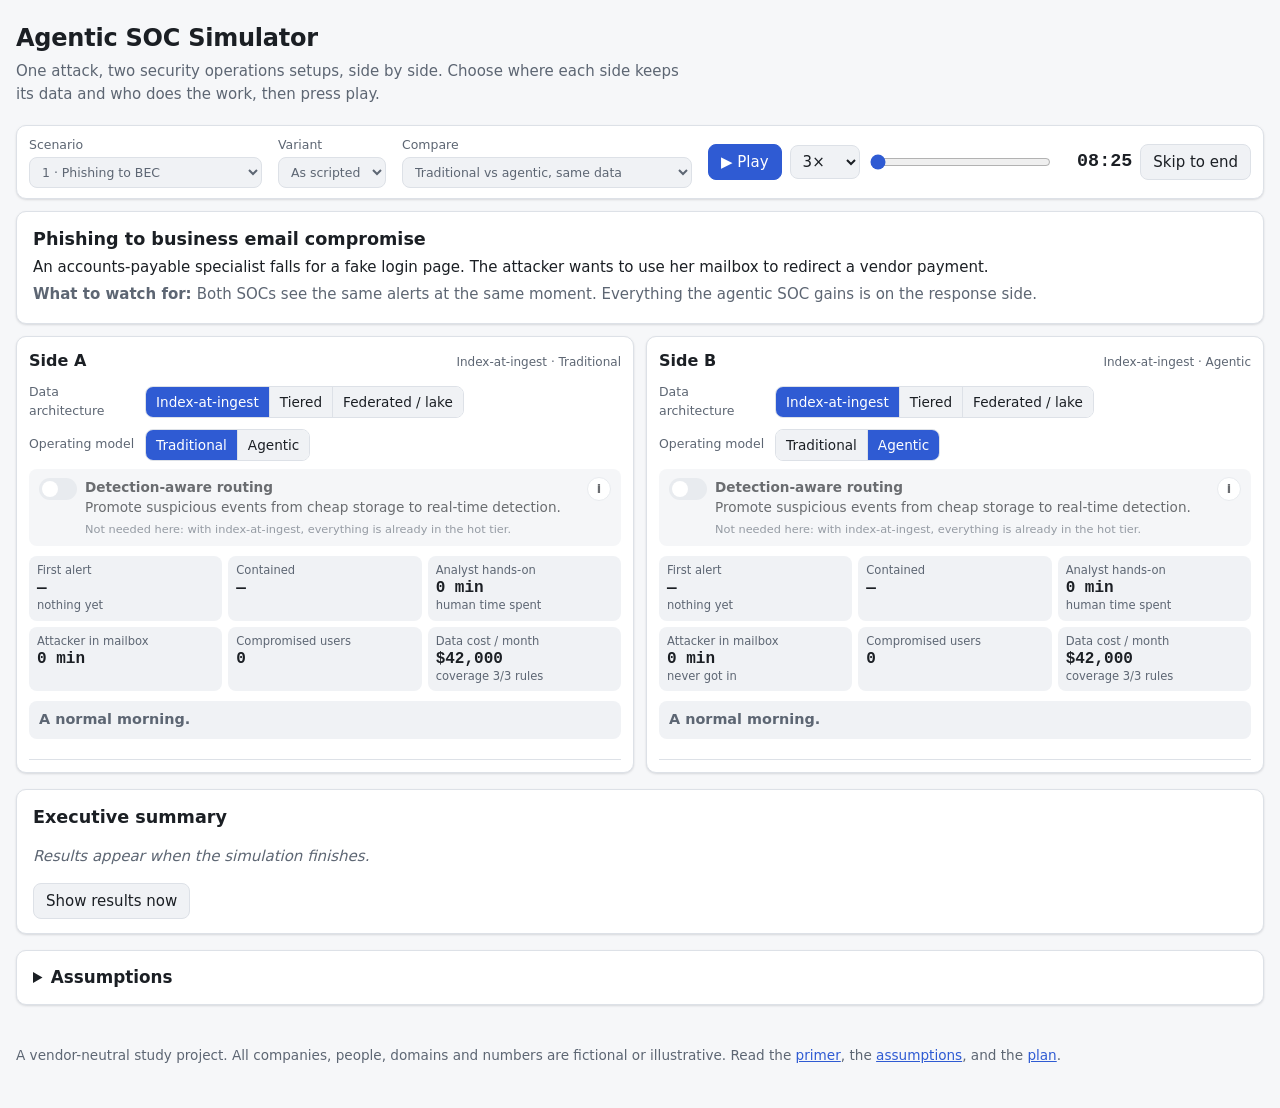
==== index.html @ 65b18e11 "Build Phase 2 MVP: simulation engine, split-view UI, routing toggle, exec summary - Discrete-event e" ====
<!doctype html>
<html lang="en">
<head>
  <meta charset="utf-8">
  <meta name="viewport" content="width=device-width, initial-scale=1">
  <title>Agentic SOC Simulator</title>
  <meta name="description" content="A vendor-neutral simulator comparing traditional and agentic security operations, across different SIEM data architectures.">
  <link rel="icon" href="data:image/svg+xml,%3Csvg xmlns='http://www.w3.org/2000/svg' viewBox='0 0 32 32'%3E%3Cpath d='M16 2 4 7v8c0 7.5 5.1 13.4 12 15 6.9-1.6 12-7.5 12-15V7z' fill='%232f5bd3'/%3E%3C/svg%3E">
  <link rel="stylesheet" href="css/styles.css">
</head>
<body>
  <div class="wrap">
    <header class="top">
      <h1>Agentic SOC Simulator</h1>
      <p>One attack, two security operations setups, side by side. Choose where each side keeps its data and who does the work, then press play.</p>
    </header>

    <div class="controls card" role="region" aria-label="Simulation controls">
      <label class="field">Scenario <select id="scenario"></select></label>
      <label class="field" id="variant-field">Variant <select id="variant"></select></label>
      <label class="field">Compare <select id="preset"></select></label>
      <div class="playback">
        <button class="btn primary" id="play" type="button">▶ Play</button>
        <select id="speed" aria-label="Playback speed">
          <option value="8">1×</option>
          <option value="24" selected>3×</option>
          <option value="80">10×</option>
        </select>
        <input class="scrub" id="scrub" type="range" aria-label="Simulation time">
        <span class="clock" id="clock" aria-live="off">--:--</span>
        <button class="btn" id="end" type="button">Skip to end</button>
      </div>
    </div>

    <section class="intro card" id="intro" aria-live="polite"></section>

    <div class="sides">
      <section class="side card" id="side-a" aria-label="Side A"></section>
      <section class="side card" id="side-b" aria-label="Side B"></section>
    </div>

    <section class="block card" id="summary" aria-live="polite"></section>
    <section class="block card" id="params"></section>

    <footer>
      A vendor-neutral study project. All companies, people, domains and numbers are fictional or illustrative.
      Read the <a href="https://github.com/bharathcmbox/siemsoc-study/blob/main/docs/primer.md">primer</a>, the <a href="https://github.com/bharathcmbox/siemsoc-study/blob/main/docs/assumptions.md">assumptions</a>, and the <a href="https://github.com/bharathcmbox/siemsoc-study/blob/main/docs/PLAN.md">plan</a>.
    </footer>
  </div>
  <noscript><p class="wrap">This simulator needs JavaScript.</p></noscript>
  <script type="module" src="js/main.js"></script>
</body>
</html>
---- css/styles.css ----
:root {
  --bg: #f6f7f9;
  --surface: #ffffff;
  --surface-2: #f0f2f5;
  --border: #dde1e7;
  --text: #1b1f24;
  --muted: #5d6673;
  --accent: #2f5bd3;
  --accent-soft: #e5ecfc;

  --attacker: #c23b32;
  --attacker-soft: #fbe9e7;
  --user: #6b7280;
  --detect: #b26a00;
  --detect-soft: #fdf1dc;
  --agent: #7246c9;
  --agent-soft: #efe8fb;
  --human: #2f5bd3;
  --human-soft: #e5ecfc;
  --good: #1f8a4c;
  --good-soft: #e3f4ea;
  --bad: #c23b32;
  --bad-soft: #fbe9e7;

  --radius: 10px;
  --shadow: 0 1px 2px rgba(16, 24, 40, 0.06), 0 1px 3px rgba(16, 24, 40, 0.08);
  --font: system-ui, -apple-system, "Segoe UI", Roboto, "Helvetica Neue", Arial, sans-serif;
  --mono: ui-monospace, SFMono-Regular, Menlo, Consolas, monospace;
  color-scheme: light;
}

@media (prefers-color-scheme: dark) {
  :root:not([data-theme="light"]) {
    --bg: #111418;
    --surface: #181c21;
    --surface-2: #20252c;
    --border: #2e353e;
    --text: #e7eaee;
    --muted: #9aa4b1;
    --accent: #7c9cf5;
    --accent-soft: #1f2a45;
    --attacker: #f07167;
    --attacker-soft: #3a1f1d;
    --user: #9aa4b1;
    --detect: #f0b049;
    --detect-soft: #3a2e17;
    --agent: #b293f5;
    --agent-soft: #2c2342;
    --human: #7c9cf5;
    --human-soft: #1f2a45;
    --good: #5cc98a;
    --good-soft: #193425;
    --bad: #f07167;
    --bad-soft: #3a1f1d;
    --shadow: none;
    color-scheme: dark;
  }
}
:root[data-theme="dark"] {
  --bg: #111418; --surface: #181c21; --surface-2: #20252c; --border: #2e353e; --text: #e7eaee; --muted: #9aa4b1;
  --accent: #7c9cf5; --accent-soft: #1f2a45; --attacker: #f07167; --attacker-soft: #3a1f1d; --user: #9aa4b1;
  --detect: #f0b049; --detect-soft: #3a2e17; --agent: #b293f5; --agent-soft: #2c2342; --human: #7c9cf5; --human-soft: #1f2a45;
  --good: #5cc98a; --good-soft: #193425; --bad: #f07167; --bad-soft: #3a1f1d; --shadow: none; color-scheme: dark;
}

* { box-sizing: border-box; }
html { -webkit-text-size-adjust: 100%; }
body {
  margin: 0;
  background: var(--bg);
  color: var(--text);
  font: 15px/1.5 var(--font);
}
button, select, input { font: inherit; color: inherit; }
a { color: var(--accent); }

.wrap { max-width: 1280px; margin: 0 auto; padding: 0 16px; }

/* ---------- header ---------- */
header.top { padding: 20px 0 8px; }
header.top h1 { margin: 0; font-size: 1.5rem; letter-spacing: -0.01em; }
header.top p { margin: 4px 0 0; color: var(--muted); max-width: 70ch; }

.card {
  background: var(--surface);
  border: 1px solid var(--border);
  border-radius: var(--radius);
  box-shadow: var(--shadow);
}

/* ---------- controls ---------- */
@media (max-width: 600px) { .controls { position: static !important; } }
.controls {
  position: sticky; top: 0; z-index: 5;
  margin: 12px 0;
  padding: 10px 12px;
  display: flex; flex-wrap: wrap; gap: 10px 16px; align-items: center;
}
.controls label.field { display: flex; flex-direction: column; gap: 2px; font-size: 0.78rem; color: var(--muted); }
.controls select {
  background: var(--surface-2); border: 1px solid var(--border); border-radius: 8px; padding: 6px 8px; min-width: 0; max-width: 100%;
}
.playback { display: flex; flex-wrap: wrap; align-items: center; gap: 8px; flex: 1 1 320px; min-width: 0; }
.controls label.field { min-width: 0; max-width: 100%; }
.btn {
  border: 1px solid var(--border); background: var(--surface-2); border-radius: 8px; padding: 6px 12px; cursor: pointer;
  white-space: nowrap;
}
.btn:hover { border-color: var(--accent); }
.btn.primary { background: var(--accent); color: #fff; border-color: var(--accent); }
:root[data-theme="dark"] .btn.primary { color: #0d1117; }
@media (prefers-color-scheme: dark) { :root:not([data-theme="light"]) .btn.primary { color: #0d1117; } }
.btn:focus-visible, select:focus-visible, input:focus-visible, .seg button:focus-visible, summary:focus-visible { outline: 2px solid var(--accent); outline-offset: 2px; }
.clock { font: 600 1.15rem var(--mono); min-width: 6.5ch; text-align: right; }
.scrub { flex: 1 1 140px; min-width: 80px; accent-color: var(--accent); }

/* ---------- scenario intro ---------- */
.intro { padding: 14px 16px; margin-bottom: 12px; }
.intro h2 { margin: 0 0 4px; font-size: 1.1rem; }
.intro p { margin: 4px 0; }
.intro .teach { color: var(--muted); }

/* ---------- side panels ---------- */
.sides { display: grid; grid-template-columns: 1fr 1fr; gap: 12px; }
@media (max-width: 900px) { .sides { grid-template-columns: 1fr; } }

.side { padding: 12px; display: flex; flex-direction: column; gap: 10px; min-width: 0; }
.side-head { display: flex; justify-content: space-between; align-items: baseline; gap: 8px; }
.side-head h3 { margin: 0; font-size: 1rem; }
.side-head .tag { font-size: 0.75rem; color: var(--muted); }

.cfg { display: grid; gap: 8px; }
.cfg .row { display: flex; flex-wrap: wrap; align-items: center; gap: 6px 10px; }
.cfg .row > .lbl { font-size: 0.78rem; color: var(--muted); width: 8.5em; flex: none; }
.seg { display: inline-flex; flex-wrap: wrap; border: 1px solid var(--border); border-radius: 8px; overflow: hidden; }
.seg button {
  border: 0; background: var(--surface-2); padding: 5px 10px; cursor: pointer; font-size: 0.85rem;
  border-right: 1px solid var(--border);
}
.seg button:last-child { border-right: 0; }
.seg button[aria-pressed="true"] { background: var(--accent); color: #fff; }
:root[data-theme="dark"] .seg button[aria-pressed="true"] { color: #0d1117; }
@media (prefers-color-scheme: dark) { :root:not([data-theme="light"]) .seg button[aria-pressed="true"] { color: #0d1117; } }

.routing { display: flex; align-items: flex-start; gap: 8px; padding: 8px 10px; background: var(--surface-2); border-radius: 8px; }
.routing.disabled { opacity: 0.65; }
.switch { position: relative; width: 38px; height: 22px; flex: none; margin-top: 1px; }
.switch input { opacity: 0; width: 100%; height: 100%; margin: 0; position: absolute; cursor: pointer; }
.switch span { position: absolute; inset: 0; border-radius: 11px; background: var(--border); transition: background .15s; pointer-events: none; }
.switch span::after { content: ""; position: absolute; top: 3px; left: 3px; width: 16px; height: 16px; border-radius: 50%; background: #fff; transition: transform .15s; }
.switch input:checked + span { background: var(--good); }
.switch input:checked + span::after { transform: translateX(16px); }
.switch input:focus-visible + span { outline: 2px solid var(--accent); outline-offset: 2px; }
.switch input:disabled { cursor: not-allowed; }
.routing .txt { flex: 1; font-size: 0.85rem; }
.routing .txt strong { display: block; font-size: 0.85rem; }
.routing .txt small { color: var(--muted); }
.info-btn {
  flex: none; width: 24px; height: 24px; border-radius: 50%; border: 1px solid var(--border); background: var(--surface);
  cursor: pointer; font-weight: 700; font-size: 0.8rem; line-height: 1;
}

/* ---------- counters ---------- */
.counters { display: grid; grid-template-columns: repeat(3, minmax(0, 1fr)); gap: 6px; }
@media (max-width: 420px) { .counters { grid-template-columns: repeat(2, minmax(0, 1fr)); } }
.counter { background: var(--surface-2); border-radius: 8px; padding: 6px 8px; min-width: 0; }
.counter .k { font-size: 0.72rem; color: var(--muted); }
.counter .v { font: 600 1rem var(--mono); overflow-wrap: anywhere; }
.counter .s { font-size: 0.72rem; color: var(--muted); }
.counter.bad .v { color: var(--bad); }
.counter.good .v { color: var(--good); }

.status { padding: 8px 10px; border-radius: 8px; font-weight: 600; font-size: 0.9rem; }
.status.idle { background: var(--surface-2); color: var(--muted); }
.status.active { background: var(--attacker-soft); color: var(--attacker); }
.status.good { background: var(--good-soft); color: var(--good); }
.status.bad { background: var(--bad-soft); color: var(--bad); }

.callout { padding: 8px 10px; border-radius: 8px; font-size: 0.85rem; border-left: 3px solid; }
.callout.blind { background: var(--detect-soft); border-color: var(--detect); }
.callout.promo { background: var(--good-soft); border-color: var(--good); }
.callout p { margin: 0; }
.callout p + p { margin-top: 4px; }

/* ---------- timeline ---------- */
.timeline { list-style: none; margin: 0; padding: 0; max-height: 62vh; overflow-y: auto; border-top: 1px solid var(--border); }
.timeline li { display: grid; grid-template-columns: 4.6em 1fr; gap: 8px; padding: 8px 2px; border-bottom: 1px solid var(--border); }
.timeline li[hidden] { display: none; }
.timeline .t { font: 0.82rem var(--mono); color: var(--muted); padding-top: 1px; }
.timeline .body { min-width: 0; border-left: 3px solid var(--lane, var(--border)); padding-left: 8px; }
.timeline .title { font-weight: 600; font-size: 0.9rem; }
.timeline .who { font-size: 0.7rem; text-transform: uppercase; letter-spacing: 0.04em; color: var(--lane); font-weight: 700; }
.timeline .text { font-size: 0.85rem; color: var(--muted); }
.timeline .badges { display: flex; flex-wrap: wrap; gap: 4px; margin-top: 3px; }
.badge { font-size: 0.7rem; padding: 1px 6px; border-radius: 999px; background: var(--surface-2); border: 1px solid var(--border); }
.badge.promoted { background: var(--good-soft); color: var(--good); border-color: transparent; font-weight: 600; }
.badge.high { background: var(--bad-soft); color: var(--bad); border-color: transparent; }
.badge.medium { background: var(--detect-soft); color: var(--detect); border-color: transparent; }
.badge.store { font-family: var(--mono); }

.lane-attacker { --lane: var(--attacker); }
.lane-user { --lane: var(--user); }
.lane-detect { --lane: var(--detect); }
.lane-agent { --lane: var(--agent); }
.lane-human { --lane: var(--human); }
.lane-outcome { --lane: var(--good); }
.lane-outcome.bad { --lane: var(--bad); }
.timeline li.prevented .title { text-decoration: line-through; text-decoration-color: var(--muted); color: var(--muted); }
.timeline li.prevented .body { border-left-style: dotted; }
.timeline li.missed .body { border-left-style: dashed; }
.timeline li.missed .title { color: var(--detect); }
.timeline li.outcome-row .title { color: var(--lane); }
.timeline li.fresh { animation: fresh 1.2s ease-out; }
@keyframes fresh { from { background: var(--accent-soft); } to { background: transparent; } }
@media (prefers-reduced-motion: reduce) { .timeline li.fresh { animation: none; } }

details.raw { margin-top: 4px; }
details.raw summary { font-size: 0.75rem; color: var(--accent); cursor: pointer; }
details.raw pre {
  margin: 4px 0 0; padding: 8px; background: var(--surface-2); border-radius: 6px; font: 0.72rem/1.4 var(--mono);
  overflow-x: auto; max-width: 100%;
}

/* ---------- summary ---------- */
section.block { margin: 16px 0; padding: 14px 16px; }
section.block h2 { margin: 0 0 8px; font-size: 1.1rem; }
.results-table { width: 100%; border-collapse: collapse; font-size: 0.9rem; }
.results-table th, .results-table td { text-align: left; padding: 7px 8px; border-bottom: 1px solid var(--border); vertical-align: top; }
.results-table th { font-size: 0.78rem; color: var(--muted); font-weight: 600; }
.results-table td.num { font-family: var(--mono); }
.results-table td.better { color: var(--good); font-weight: 700; }
.results-table td.worse { color: var(--bad); }
.table-scroll { overflow-x: auto; }
.takeaways { margin: 12px 0 0; padding-left: 1.2em; }
.takeaways li { margin: 4px 0; }
.veil { color: var(--muted); font-style: italic; }
.note { font-size: 0.8rem; color: var(--muted); }

/* ---------- assumptions ---------- */
details.params > summary { cursor: pointer; font-weight: 600; font-size: 1.05rem; }
.param-groups { display: grid; grid-template-columns: repeat(auto-fit, minmax(260px, 1fr)); gap: 16px; margin-top: 12px; }
.param-groups h3 { font-size: 0.9rem; margin: 0 0 6px; }
.param { display: grid; grid-template-columns: 1fr auto; gap: 0 8px; margin-bottom: 8px; font-size: 0.82rem; }
.param input[type="range"] { grid-column: 1 / -1; width: 100%; accent-color: var(--accent); }
.param output { font-family: var(--mono); }

/* ---------- dialog ---------- */
dialog {
  border: 1px solid var(--border); border-radius: 12px; background: var(--surface); color: var(--text);
  width: min(640px, calc(100vw - 32px)); padding: 0; max-height: calc(100vh - 32px);
}
dialog::backdrop { background: rgba(0, 0, 0, 0.45); }
dialog .dlg { padding: 18px 20px; }
dialog h2 { margin: 0 0 6px; font-size: 1.15rem; }
dialog h3 { margin: 14px 0 4px; font-size: 0.95rem; }
dialog ul { margin: 4px 0; padding-left: 1.2em; }
dialog .close-row { display: flex; justify-content: flex-end; margin-top: 14px; }

.flow { display: grid; grid-template-columns: 1fr auto 1fr auto 1fr; gap: 6px; align-items: center; margin: 10px 0; }
.flow .box { background: var(--surface-2); border: 1px solid var(--border); border-radius: 8px; padding: 8px; font-size: 0.8rem; text-align: center; }
.flow .box b { display: block; font-size: 0.85rem; }
.flow .arrow { color: var(--muted); font-size: 1.1rem; }
.flow .split { display: grid; gap: 6px; }
.flow .box.hot { border-color: var(--good); background: var(--good-soft); }
.flow .box.cold { border-style: dashed; }
@media (max-width: 560px) {
  .flow { grid-template-columns: 1fr; }
  .flow .arrow { transform: rotate(90deg); justify-self: center; }
}

.three { display: grid; grid-template-columns: repeat(3, minmax(0, 1fr)); gap: 10px; }
@media (max-width: 560px) { .three { grid-template-columns: 1fr; } }
.three > div { background: var(--surface-2); border-radius: 8px; padding: 8px 10px; font-size: 0.85rem; }
.three h3 { margin: 0 0 4px; }

footer { padding: 24px 0 40px; color: var(--muted); font-size: 0.85rem; }
.sr-only { position: absolute; width: 1px; height: 1px; overflow: hidden; clip: rect(0 0 0 0); white-space: nowrap; }
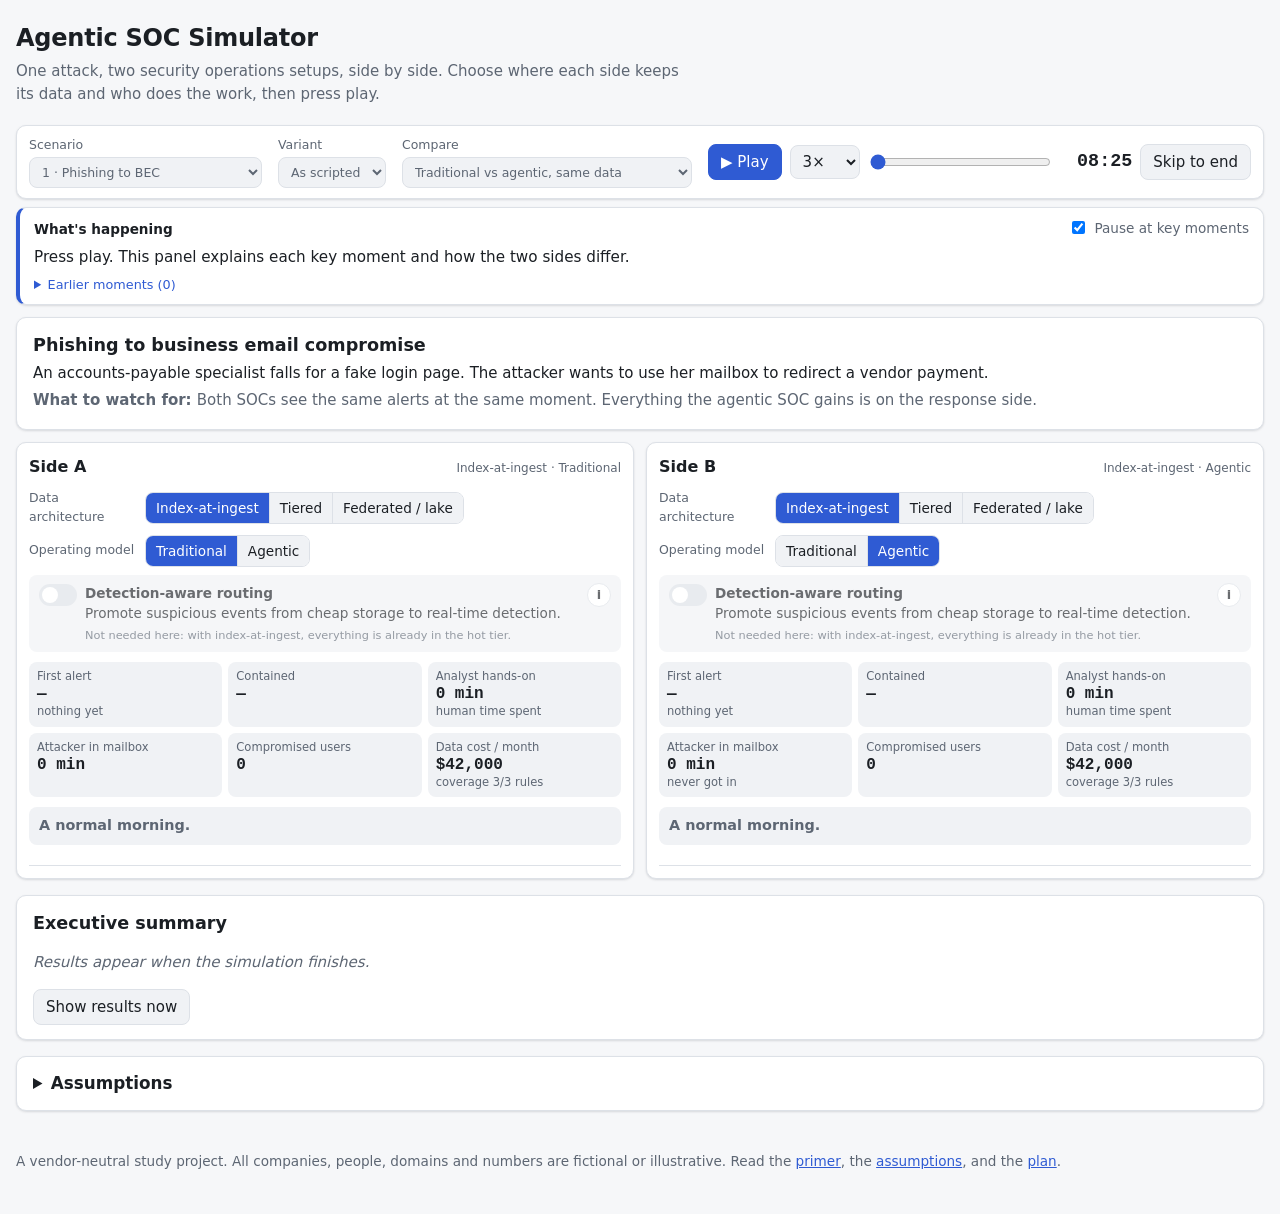
==== commit 6589056b: "Add narrator: comparative explanation at each key moment - Builds beats from both simulation results" ====
--- a/index.html
+++ b/index.html
@@ -15,6 +15,7 @@
       <p>One attack, two security operations setups, side by side. Choose where each side keeps its data and who does the work, then press play.</p>
     </header>
 
+    <div class="sticky">
     <div class="controls card" role="region" aria-label="Simulation controls">
       <label class="field">Scenario <select id="scenario"></select></label>
       <label class="field" id="variant-field">Variant <select id="variant"></select></label>
@@ -30,6 +31,8 @@
         <span class="clock" id="clock" aria-live="off">--:--</span>
         <button class="btn" id="end" type="button">Skip to end</button>
       </div>
+    </div>
+      <section class="narrator card" id="narrator" aria-live="polite" aria-label="Narrator"></section>
     </div>
 
     <section class="intro card" id="intro" aria-live="polite"></section>
--- a/css/styles.css
+++ b/css/styles.css
@@ -89,10 +89,10 @@
 }
 
 /* ---------- controls ---------- */
-@media (max-width: 600px) { .controls { position: static !important; } }
+.sticky { position: sticky; top: 0; z-index: 5; padding-top: 8px; background: var(--bg); }
+@media (max-width: 600px) { .sticky { position: static; } }
 .controls {
-  position: sticky; top: 0; z-index: 5;
-  margin: 12px 0;
+  margin: 4px 0 8px;
   padding: 10px 12px;
   display: flex; flex-wrap: wrap; gap: 10px 16px; align-items: center;
 }
@@ -113,6 +113,21 @@
 .btn:focus-visible, select:focus-visible, input:focus-visible, .seg button:focus-visible, summary:focus-visible { outline: 2px solid var(--accent); outline-offset: 2px; }
 .clock { font: 600 1.15rem var(--mono); min-width: 6.5ch; text-align: right; }
 .scrub { flex: 1 1 140px; min-width: 80px; accent-color: var(--accent); }
+
+/* ---------- narrator ---------- */
+.narrator { padding: 10px 14px; margin-bottom: 12px; border-left: 4px solid var(--accent); }
+.nar-head { display: flex; flex-wrap: wrap; align-items: baseline; gap: 4px 12px; font-size: 0.85rem; }
+.nar-time { font-family: var(--mono); color: var(--muted); }
+.nar-pause { margin-left: auto; display: flex; align-items: center; gap: 6px; color: var(--muted); cursor: pointer; }
+.nar-text { margin-top: 4px; max-height: 9.5em; overflow-y: auto; }
+.nar-text p { margin: 2px 0; font-size: 0.95rem; }
+.nar-text.flash { animation: fresh 1.2s ease-out; border-radius: 6px; }
+@media (prefers-reduced-motion: reduce) { .nar-text.flash { animation: none; } }
+.nar-details { margin-top: 4px; font-size: 0.8rem; }
+.nar-details summary { cursor: pointer; color: var(--accent); }
+.nar-history { margin: 6px 0 0; padding-left: 0; list-style: none; max-height: 30vh; overflow-y: auto; }
+.nar-history li { padding: 4px 0; border-top: 1px solid var(--border); color: var(--muted); }
+.nar-jump { font: 0.78rem var(--mono); border: 1px solid var(--border); background: var(--surface-2); border-radius: 6px; padding: 0 6px; cursor: pointer; color: var(--text); }
 
 /* ---------- scenario intro ---------- */
 .intro { padding: 14px 16px; margin-bottom: 12px; }
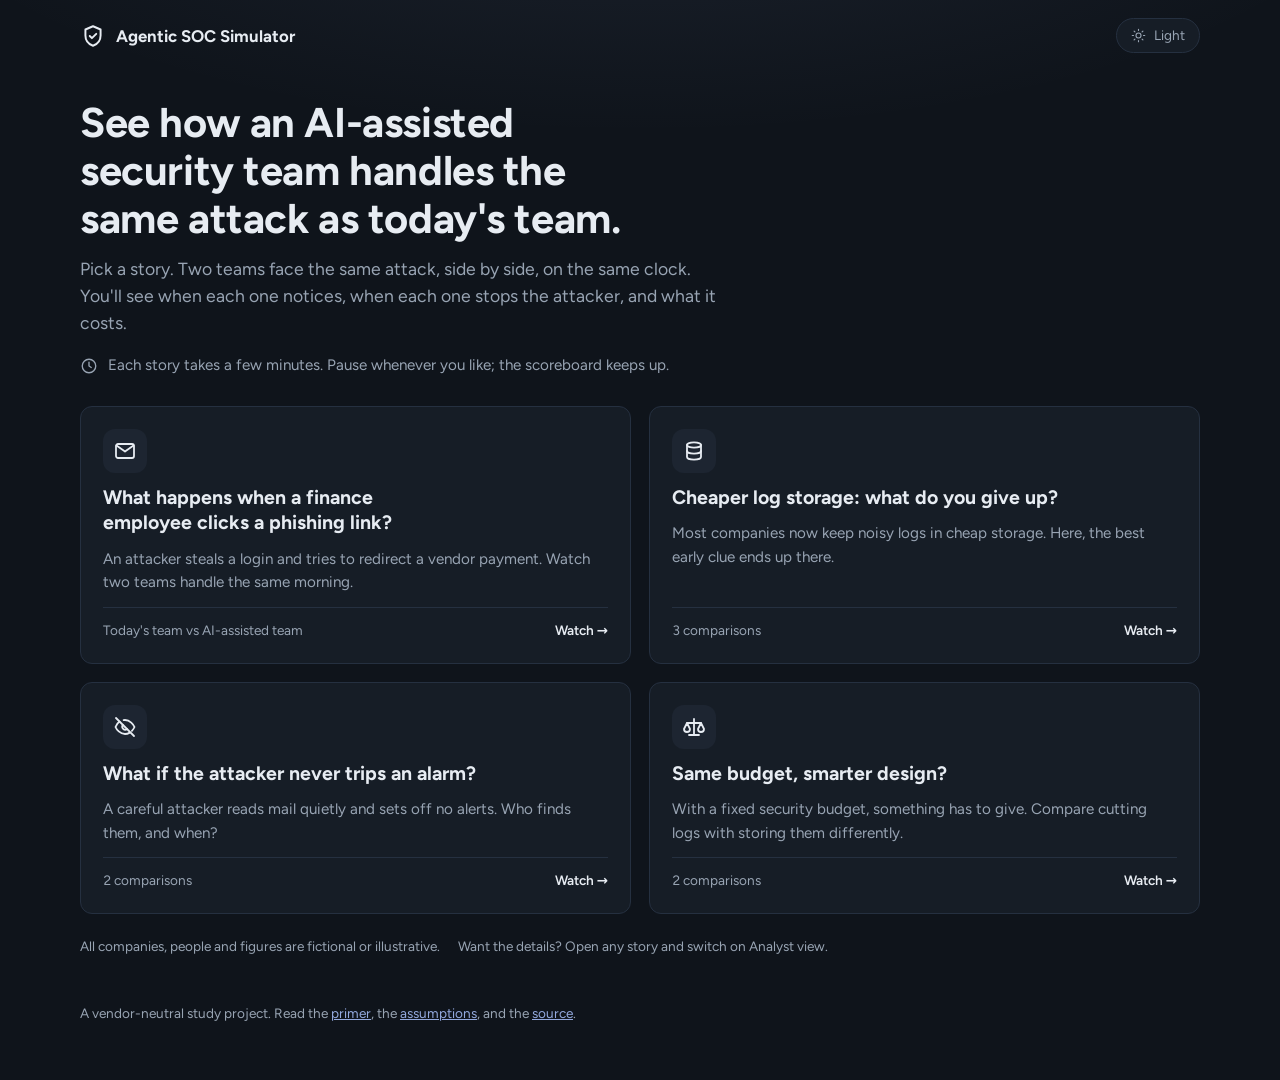
==== commit 2e73e25e: "Phase 4: executive redesign with analyst view behind a switch - Home: four stories phrased as busine" ====
--- a/index.html
+++ b/index.html
@@ -1,53 +1,72 @@
 <!doctype html>
-<html lang="en">
+<html lang="en" data-theme="dark">
 <head>
   <meta charset="utf-8">
-  <meta name="viewport" content="width=device-width, initial-scale=1">
+  <meta name="viewport" content="width=device-width, initial-scale=1, viewport-fit=cover">
   <title>Agentic SOC Simulator</title>
-  <meta name="description" content="A vendor-neutral simulator comparing traditional and agentic security operations, across different SIEM data architectures.">
-  <link rel="icon" href="data:image/svg+xml,%3Csvg xmlns='http://www.w3.org/2000/svg' viewBox='0 0 32 32'%3E%3Cpath d='M16 2 4 7v8c0 7.5 5.1 13.4 12 15 6.9-1.6 12-7.5 12-15V7z' fill='%232f5bd3'/%3E%3C/svg%3E">
-  <link rel="stylesheet" href="css/styles.css">
+  <meta name="description" content="Watch today's security team and an AI-assisted team handle the same attack, side by side. Vendor-neutral and illustrative.">
+  <script>
+    // Apply the saved theme before first paint. Dark is the default.
+    try { document.documentElement.dataset.theme = localStorage.getItem('soc-sim.theme') || 'dark'; } catch { /* storage unavailable */ }
+  </script>
+  <link rel="icon" href="data:image/svg+xml,%3Csvg xmlns='http://www.w3.org/2000/svg' viewBox='0 0 32 32'%3E%3Cpath d='M16 2 4 7v8c0 7.5 5.1 13.4 12 15 6.9-1.6 12-7.5 12-15V7z' fill='%235a72a6'/%3E%3C/svg%3E">
+  <link rel="preload" href="vendor/fonts/figtree-latin.woff2" as="font" type="font/woff2" crossorigin>
+  <link rel="stylesheet" href="css/theme.css">
+  <link rel="stylesheet" href="css/exec.css">
+  <link rel="stylesheet" href="css/analyst.css">
 </head>
 <body>
   <div class="wrap">
-    <header class="top">
-      <h1>Agentic SOC Simulator</h1>
-      <p>One attack, two security operations setups, side by side. Choose where each side keeps its data and who does the work, then press play.</p>
+    <header class="appbar">
+      <button class="brand" id="brand" type="button" aria-label="Agentic SOC Simulator: all stories"></button>
+      <div class="bar-actions">
+        <button class="pill-btn" id="theme" type="button"></button>
+        <button class="pill-btn view-switch" id="view-switch" type="button" aria-pressed="false" hidden><span class="knob" aria-hidden="true"></span>Analyst view</button>
+      </div>
     </header>
 
-    <div class="sticky">
-    <div class="controls card" role="region" aria-label="Simulation controls">
-      <label class="field">Scenario <select id="scenario"></select></label>
-      <label class="field" id="variant-field">Variant <select id="variant"></select></label>
-      <label class="field">Compare <select id="preset"></select></label>
-      <div class="playback">
-        <button class="btn primary" id="play" type="button">▶ Play</button>
-        <select id="speed" aria-label="Playback speed">
-          <option value="8">1×</option>
-          <option value="24" selected>3×</option>
-          <option value="80">10×</option>
-        </select>
-        <input class="scrub" id="scrub" type="range" aria-label="Simulation time">
-        <span class="clock" id="clock" aria-live="off">--:--</span>
-        <button class="btn" id="end" type="button">Skip to end</button>
+    <main>
+      <div id="home"></div>
+      <div id="exec" hidden></div>
+
+      <div id="analyst" hidden>
+        <p class="analyst-intro">Analyst view: every step, the architecture behind each side, and the assumptions behind every number. Change anything here and the executive view follows.</p>
+        <div class="sticky">
+          <div class="controls card" role="region" aria-label="Simulation controls">
+            <label class="field">Scenario <select id="scenario"></select></label>
+            <label class="field" id="variant-field">Variant <select id="variant"></select></label>
+            <label class="field">Compare <select id="preset"></select></label>
+            <div class="playback">
+              <button class="btn primary" id="play" type="button">▶ Play</button>
+              <select id="speed" aria-label="Playback speed">
+                <option value="8">Slow</option>
+                <option value="24" selected>Normal</option>
+                <option value="80">Fast</option>
+              </select>
+              <input class="scrub" id="scrub" type="range" aria-label="Simulation time">
+              <span class="clock" id="clock" aria-live="off">--:--</span>
+              <button class="btn" id="end" type="button">Skip to end</button>
+            </div>
+          </div>
+          <section class="narrator card" id="narrator" aria-live="polite" aria-label="Narrator"></section>
+        </div>
+
+        <section class="intro card" id="intro" aria-live="polite"></section>
+
+        <div class="sides">
+          <section class="side card" id="side-a" aria-label="Side A"></section>
+          <section class="side card" id="side-b" aria-label="Side B"></section>
+        </div>
+
+        <section class="block card" id="summary" aria-live="polite"></section>
+        <section class="block card" id="params"></section>
       </div>
-    </div>
-      <section class="narrator card" id="narrator" aria-live="polite" aria-label="Narrator"></section>
-    </div>
+    </main>
 
-    <section class="intro card" id="intro" aria-live="polite"></section>
-
-    <div class="sides">
-      <section class="side card" id="side-a" aria-label="Side A"></section>
-      <section class="side card" id="side-b" aria-label="Side B"></section>
-    </div>
-
-    <section class="block card" id="summary" aria-live="polite"></section>
-    <section class="block card" id="params"></section>
-
-    <footer>
-      A vendor-neutral study project. All companies, people, domains and numbers are fictional or illustrative.
-      Read the <a href="https://github.com/bharathcmbox/siemsoc-study/blob/main/docs/primer.md">primer</a>, the <a href="https://github.com/bharathcmbox/siemsoc-study/blob/main/docs/assumptions.md">assumptions</a>, and the <a href="https://github.com/bharathcmbox/siemsoc-study/blob/main/docs/PLAN.md">plan</a>.
+    <footer class="site-foot">
+      A vendor-neutral study project. Read the <a href="https://github.com/bharathcmbox/siemsoc-agentic/blob/main/docs/primer.md">primer</a>,
+      the <a href="https://github.com/bharathcmbox/siemsoc-agentic/blob/main/docs/assumptions.md">assumptions</a>,
+      and the <a href="https://github.com/bharathcmbox/siemsoc-agentic">source</a>.
     </footer>
   </div>
   <noscript><p class="wrap">This simulator needs JavaScript.</p></noscript>
--- a/css/theme.css
+++ b/css/theme.css
@@ -0,0 +1,105 @@
+/* Theme: palette tokens for both themes, the bundled font, and page basics.
+   Dark is the default; main.js sets data-theme on <html> before first paint.
+   Palette: cool neutral greys, slate blue for side A, teal for side B,
+   muted amber / rose / green for attack status. */
+
+@font-face {
+  font-family: 'Figtree';
+  font-style: normal;
+  font-weight: 400 700;
+  font-display: swap;
+  src: url('../vendor/fonts/figtree-latin.woff2') format('woff2');
+}
+
+:root {
+  --bg: #f4f6f8;
+  --surface: #ffffff;
+  --soft: #eef1f5;
+  --line: #e2e7ed;
+  --ink: #1e2633;
+  --muted: #5d6878;
+  --a: #5a72a6;
+  --a-soft: #e8edf6;
+  --b: #2f8a7e;
+  --b-soft: #e2f1ee;
+  --undetected: #d29a3c;
+  --active: #c96565;
+  --stopped: #4f9a6f;
+  --calm: #dde3ea;
+  --good-ink: #2f7a52;
+  --bad-ink: #b04a4a;
+  --focus: #3b6fd6;
+  --glow: rgba(90, 114, 166, 0.06);
+  --on-accent: #ffffff;
+
+  /* Extra hues used by the analyst view's timeline lanes. */
+  --detect: #a8711a;
+  --detect-soft: #fbf1de;
+  --agent: #7a5cc4;
+  --agent-soft: #efeafa;
+  --good-soft: #e3f2ea;
+  --bad-soft: #f8e9e8;
+
+  --radius: 12px;
+  --font: 'Figtree', 'Segoe UI', system-ui, -apple-system, Roboto, 'Helvetica Neue', Arial, sans-serif;
+  --mono: ui-monospace, SFMono-Regular, Menlo, Consolas, monospace;
+  color-scheme: light;
+}
+
+@media (prefers-color-scheme: dark) {
+  :root:not([data-theme="light"]) {
+    --bg: #0f141b; --surface: #161d26; --soft: #1d2531; --line: #253040; --ink: #e7ecf2; --muted: #98a4b3;
+    --a: #93a9de; --a-soft: #232d40; --b: #5fc2b2; --b-soft: #1a302d;
+    --undetected: #d9a752; --active: #dc8481; --stopped: #6cbd8e; --calm: #2a3443;
+    --good-ink: #7fd0a1; --bad-ink: #e59a97; --focus: #93b4f7; --glow: rgba(147, 169, 222, 0.10); --on-accent: #0f141b;
+    --detect: #e0b25e; --detect-soft: #392e18; --agent: #b29cf0; --agent-soft: #2a2440; --good-soft: #1b3326; --bad-soft: #3a2323;
+    color-scheme: dark;
+  }
+}
+:root[data-theme="dark"] {
+  --bg: #0f141b; --surface: #161d26; --soft: #1d2531; --line: #253040; --ink: #e7ecf2; --muted: #98a4b3;
+  --a: #93a9de; --a-soft: #232d40; --b: #5fc2b2; --b-soft: #1a302d;
+  --undetected: #d9a752; --active: #dc8481; --stopped: #6cbd8e; --calm: #2a3443;
+  --good-ink: #7fd0a1; --bad-ink: #e59a97; --focus: #93b4f7; --glow: rgba(147, 169, 222, 0.10); --on-accent: #0f141b;
+  --detect: #e0b25e; --detect-soft: #392e18; --agent: #b29cf0; --agent-soft: #2a2440; --good-soft: #1b3326; --bad-soft: #3a2323;
+  color-scheme: dark;
+}
+
+/* Aliases so the analyst view's stylesheet reads from the same palette. */
+:root {
+  --surface-2: var(--soft);
+  --border: var(--line);
+  --text: var(--ink);
+  --accent: var(--a);
+  --accent-soft: var(--a-soft);
+  --attacker: var(--active);
+  --attacker-soft: var(--bad-soft);
+  --user: var(--muted);
+  --human: var(--a);
+  --human-soft: var(--a-soft);
+  --good: var(--stopped);
+  --bad: var(--active);
+  --shadow: none;
+}
+
+* { box-sizing: border-box; }
+html { -webkit-text-size-adjust: 100%; }
+body {
+  margin: 0;
+  background-color: var(--bg);
+  background-image: radial-gradient(1100px 420px at 50% -160px, var(--glow), transparent 70%);
+  background-repeat: no-repeat;
+  color: var(--ink);
+  font: 16px/1.55 var(--font);
+  font-variant-numeric: tabular-nums;
+  padding-left: max(16px, env(safe-area-inset-left, 0px));
+  padding-right: max(16px, env(safe-area-inset-right, 0px));
+  padding-block: 0 48px;
+}
+button, select, input { font: inherit; color: inherit; }
+a { color: var(--a); }
+:focus-visible { outline: 2px solid var(--focus); outline-offset: 2px; }
+[hidden] { display: none !important; }
+.wrap { max-width: 1120px; margin: 0 auto; }
+h1, h2, h3 { text-wrap: balance; margin: 0; }
+.sr-only { position: absolute; width: 1px; height: 1px; overflow: hidden; clip: rect(0 0 0 0); white-space: nowrap; }
--- a/css/exec.css
+++ b/css/exec.css
@@ -0,0 +1,167 @@
+/* Executive view: app bar, story picker, race view, scoreboard, verdict.
+   Layout: one calm column; stories as a 2×2 grid, then two lanes on a shared
+   clock with a caption under them and a scoreboard below. */
+
+/* ---------- app bar ---------- */
+.appbar { display: flex; align-items: center; justify-content: space-between; gap: 12px; padding-block: 18px 6px; flex-wrap: wrap; }
+.brand { display: flex; align-items: center; gap: 10px; font-weight: 700; font-size: 1.05rem; border: 0; background: none; padding: 0; cursor: pointer; }
+.brand svg { width: 26px; height: 26px; }
+.bar-actions { display: flex; align-items: center; gap: 10px; flex-wrap: wrap; }
+.pill-btn {
+  border: 1px solid var(--line); background: var(--surface); border-radius: 999px; padding: 6px 14px; font-size: 0.85rem; color: var(--muted);
+  display: inline-flex; align-items: center; gap: 8px; cursor: pointer;
+}
+.pill-btn:hover { color: var(--ink); }
+.pill-btn svg { width: 15px; height: 15px; }
+.view-switch .knob { width: 28px; height: 16px; border-radius: 8px; background: var(--calm); position: relative; transition: background .2s; }
+.view-switch .knob::after { content: ""; position: absolute; left: 2px; top: 2px; width: 12px; height: 12px; border-radius: 50%; background: var(--surface); transition: transform .2s; }
+.view-switch[aria-pressed="true"] { color: var(--ink); }
+.view-switch[aria-pressed="true"] .knob { background: var(--a); }
+.view-switch[aria-pressed="true"] .knob::after { transform: translateX(12px); }
+
+.eyebrow { font-size: 0.78rem; font-weight: 600; letter-spacing: 0.06em; text-transform: uppercase; color: var(--muted); }
+
+/* ---------- home ---------- */
+.hero { padding-block: 40px 28px; max-width: 46rem; }
+.hero h1 { font-size: clamp(1.8rem, 4vw, 2.6rem); line-height: 1.15; font-weight: 700; letter-spacing: -0.01em; }
+.hero p { color: var(--muted); font-size: 1.1rem; margin: 12px 0 0; max-width: 40rem; }
+.hero .how { margin-top: 18px; font-size: 0.95rem; display: flex; align-items: center; gap: 10px; }
+.hero .how svg { width: 18px; height: 18px; flex: none; }
+.stories { display: grid; grid-template-columns: repeat(2, minmax(0, 1fr)); gap: 18px; }
+@media (max-width: 760px) { .stories { grid-template-columns: 1fr; } }
+.story {
+  text-align: left; background: var(--surface); border: 1px solid var(--line); border-radius: var(--radius); padding: 22px;
+  display: grid; grid-template-rows: auto auto 1fr auto; gap: 12px; transition: border-color .2s, transform .2s; cursor: pointer;
+}
+.story:hover { border-color: var(--a); transform: translateY(-2px); }
+@media (prefers-reduced-motion: reduce) { .story:hover { transform: none; } }
+.story .ic { width: 44px; height: 44px; border-radius: 12px; background: var(--soft); display: grid; place-items: center; }
+.story .ic svg { width: 24px; height: 24px; }
+.story h2 { font-size: 1.22rem; line-height: 1.3; font-weight: 700; }
+.story p { margin: 0; color: var(--muted); font-size: 0.95rem; }
+.story .meta { display: flex; justify-content: space-between; align-items: center; gap: 8px; border-top: 1px solid var(--line); padding-top: 12px; font-size: 0.85rem; color: var(--muted); }
+.story .go { color: var(--ink); font-weight: 600; white-space: nowrap; }
+.home-foot { margin-top: 22px; display: flex; flex-wrap: wrap; gap: 10px 18px; color: var(--muted); font-size: 0.85rem; }
+
+/* ---------- race view ---------- */
+.back { border: 0; background: none; padding: 4px 0; color: var(--muted); font-size: 0.9rem; cursor: pointer; }
+.back:hover { color: var(--ink); }
+.race-head { padding-block: 14px 18px; display: grid; gap: 8px; }
+.race-head h1 { font-size: clamp(1.5rem, 3.2vw, 2rem); line-height: 1.2; }
+.race-head p { margin: 0; color: var(--muted); max-width: 46rem; }
+.compare { display: flex; flex-wrap: wrap; gap: 8px; margin-top: 6px; }
+.compare button { border: 1px solid var(--line); background: var(--surface); border-radius: 999px; padding: 6px 14px; font-size: 0.88rem; color: var(--muted); cursor: pointer; }
+.compare button[aria-pressed="true"] { border-color: var(--ink); color: var(--ink); font-weight: 600; }
+
+.panel { background: var(--surface); border: 1px solid var(--line); border-radius: var(--radius); padding: 20px; }
+.race-scroll { overflow-x: auto; }
+.race { min-width: 560px; padding: 24px 28px 4px 0; display: grid; grid-template-columns: 190px 1fr; row-gap: 14px; column-gap: 18px; position: relative; }
+.axis { position: relative; height: 26px; border-bottom: 1px solid var(--line); }
+.tick { position: absolute; bottom: 4px; transform: translateX(-50%); font-size: 0.75rem; color: var(--muted); white-space: nowrap; }
+.attack-start { position: absolute; transform: translateX(-50%); font-size: 0.72rem; font-weight: 600; white-space: nowrap; top: -18px; }
+.lane-name { display: grid; gap: 2px; align-content: center; }
+.lane-name .who { display: flex; align-items: center; gap: 8px; font-weight: 700; font-size: 1rem; }
+.lane-name .dot { width: 12px; height: 12px; border-radius: 50%; flex: none; }
+.lane-name .sub { font-size: 0.8rem; color: var(--muted); line-height: 1.35; }
+.lane { position: relative; height: 84px; }
+.track { position: absolute; left: 0; right: 0; top: 34px; height: 14px; border-radius: 7px; background: var(--soft); overflow: hidden; }
+.span { position: absolute; top: 0; bottom: 0; }
+.span.calm { background: var(--calm); }
+.span.undetected { background: var(--undetected); }
+.span.active { background: var(--active); }
+.span.stopped { background: var(--stopped); }
+.marker { position: absolute; transform: translateX(-50%); display: grid; justify-items: center; gap: 2px; font-size: 0.74rem; white-space: nowrap; }
+.marker.edge { transform: translateX(calc(-100% + 9px)); justify-items: end; }
+.marker.start { transform: translateX(-9px); justify-items: start; }
+.attack-start.start { transform: translateX(-4px); }
+.marker .pin { width: 18px; height: 18px; border-radius: 50%; border: 3px solid var(--surface); box-shadow: 0 0 0 1px var(--line); }
+.marker.up { top: 0; }
+.marker.up .pin { order: 2; margin-top: 11px; }
+.marker.down { top: 32px; }
+.marker .t { color: var(--muted); }
+.marker b { font-weight: 600; }
+.pin.detected { background: var(--undetected); }
+.pin.stopped { background: var(--stopped); }
+.pin.goal { background: var(--active); border-radius: 4px; }
+.now-wrap { position: absolute; left: 208px; right: 28px; top: 24px; bottom: 4px; pointer-events: none; }
+.now { position: absolute; top: 0; bottom: 0; width: 2px; background: var(--ink); opacity: 0.55; }
+.legend { display: flex; flex-wrap: wrap; gap: 6px 18px; margin-top: 14px; font-size: 0.8rem; color: var(--muted); }
+.legend span { display: inline-flex; align-items: center; gap: 6px; }
+.legend i { width: 18px; height: 8px; border-radius: 4px; display: inline-block; }
+
+.player { display: flex; flex-wrap: wrap; align-items: center; gap: 12px 16px; margin-top: 18px; padding-top: 16px; border-top: 1px solid var(--line); }
+.play { width: 48px; height: 48px; border-radius: 50%; border: 0; background: var(--ink); color: var(--surface); display: grid; place-items: center; flex: none; cursor: pointer; }
+.play svg { width: 20px; height: 20px; }
+.x-clock { font-size: 1.5rem; font-weight: 700; min-width: 4.2ch; line-height: 1.2; }
+.x-clock small { display: block; font-size: 0.72rem; font-weight: 500; color: var(--muted); }
+.speeds { display: inline-flex; border: 1px solid var(--line); border-radius: 999px; overflow: hidden; }
+.speeds button { border: 0; background: none; padding: 5px 12px; font-size: 0.85rem; color: var(--muted); cursor: pointer; }
+.speeds button[aria-pressed="true"] { background: var(--soft); color: var(--ink); font-weight: 600; }
+.pausebox { display: inline-flex; align-items: center; gap: 8px; font-size: 0.85rem; color: var(--muted); margin-left: auto; cursor: pointer; }
+.pausebox input { width: 16px; height: 16px; accent-color: var(--a); }
+
+.caption { margin-top: 18px; display: grid; grid-template-columns: auto 1fr auto; gap: 14px; align-items: start; }
+.cap-step { border: 1px solid var(--line); background: var(--surface); width: 40px; height: 40px; border-radius: 50%; display: grid; place-items: center; color: var(--muted); cursor: pointer; }
+.cap-step:disabled { opacity: 0.35; cursor: default; }
+.caption .text { min-width: 0; }
+.caption .count { font-size: 0.78rem; color: var(--muted); margin-bottom: 4px; }
+.caption .line { font-size: 1.15rem; line-height: 1.5; margin: 0; max-width: 64ch; }
+.caption .line + .line { margin-top: 6px; }
+.caption .fade { animation: fade .5s ease-out; }
+@keyframes fade { from { opacity: 0; transform: translateY(4px); } to { opacity: 1; transform: none; } }
+@media (prefers-reduced-motion: reduce) { .caption .fade { animation: none; } }
+@media (max-width: 520px) { .caption { grid-template-columns: 1fr; } .caption .cap-step { display: none; } .caption .line { font-size: 1.05rem; } }
+
+/* ---------- scoreboard ---------- */
+.score-title { margin: 30px 0 12px; display: flex; justify-content: space-between; align-items: baseline; gap: 12px; flex-wrap: wrap; }
+.score-title h2 { font-size: 1.25rem; }
+.score-title span { color: var(--muted); font-size: 0.85rem; }
+.scores { display: grid; grid-template-columns: repeat(4, minmax(0, 1fr)); gap: 14px; }
+@media (max-width: 900px) { .scores { grid-template-columns: repeat(2, minmax(0, 1fr)); } }
+@media (max-width: 520px) { .scores { grid-template-columns: 1fr; } }
+.score { background: var(--surface); border: 1px solid var(--line); border-radius: var(--radius); padding: 16px; display: grid; gap: 10px; align-content: start; }
+.score h3 { font-size: 0.92rem; font-weight: 600; color: var(--muted); }
+.score .row { display: grid; grid-template-columns: auto 1fr auto; align-items: baseline; gap: 8px; }
+.score .row .dot { width: 10px; height: 10px; border-radius: 50%; align-self: center; }
+.score .row .nm { font-size: 0.82rem; color: var(--muted); min-width: 0; line-height: 1.3; }
+.score .row .v { font-weight: 700; font-size: 1.2rem; text-align: right; }
+.score .row .v.yes { color: var(--bad-ink); }
+.score .row .v.no { color: var(--good-ink); }
+.score .row .v.pending { color: var(--muted); font-weight: 500; font-size: 0.95rem; }
+.score .row.best .v::after { content: "✓"; margin-left: 6px; color: var(--good-ink); font-size: 0.9rem; }
+.score .foot { font-size: 0.82rem; color: var(--muted); border-top: 1px solid var(--line); padding-top: 8px; }
+
+/* ---------- verdict ---------- */
+.verdict { margin-top: 26px; display: grid; gap: 18px; }
+.verdict h2 { font-size: 1.35rem; }
+.verdict ol { margin: 0; padding-left: 1.3em; display: grid; gap: 8px; font-size: 1.05rem; max-width: 64ch; }
+.verdict-actions { display: flex; flex-wrap: wrap; gap: 10px; align-items: center; }
+.verdict-actions .copied { font-size: 0.85rem; color: var(--good-ink); }
+.verdict-actions input { font-size: 0.8rem; color: var(--muted); background: var(--soft); border: 1px solid var(--line); border-radius: 8px; padding: 5px 8px; min-width: 0; flex: 1 1 260px; }
+.more { display: grid; grid-template-columns: repeat(2, minmax(0, 1fr)); gap: 14px; }
+@media (max-width: 760px) { .more { grid-template-columns: 1fr; } }
+.more details { background: var(--soft); border-radius: var(--radius); padding: 14px 16px; }
+.more summary { cursor: pointer; font-weight: 600; }
+.more ul, .more ol { margin: 10px 0 0; padding-left: 1.2em; display: grid; gap: 8px; font-size: 0.93rem; }
+.more li b { font-weight: 600; }
+.more li span { color: var(--muted); }
+.x-foot { margin-top: 26px; color: var(--muted); font-size: 0.8rem; display: grid; gap: 10px; }
+.glossary { font-size: 0.88rem; color: var(--ink); }
+.glossary summary { cursor: pointer; color: var(--muted); }
+.glossary dl { display: grid; grid-template-columns: max-content 1fr; gap: 6px 16px; margin: 10px 0 0; }
+.glossary dt { font-weight: 600; }
+.glossary dd { margin: 0; color: var(--muted); }
+@media (max-width: 520px) { .glossary dl { grid-template-columns: 1fr; } .glossary dd { margin-bottom: 6px; } }
+
+/* ---------- analyst view wrapper ---------- */
+.analyst-intro { margin: 10px 0 0; padding: 10px 14px; border-radius: 10px; background: var(--soft); color: var(--muted); font-size: 0.88rem; }
+
+/* ---------- phones: stack each team's name above its track ---------- */
+@media (max-width: 600px) {
+  .race { grid-template-columns: 1fr; min-width: 0; padding: 24px 14px 0 0; row-gap: 6px; }
+  .race > :first-child { display: none; }
+  .now-wrap { display: none; }
+  .tick:nth-child(even) { display: none; }
+  .lane-name { margin-top: 8px; }
+  .panel { padding: 16px; }
+}
--- a/css/analyst.css
+++ b/css/analyst.css
@@ -0,0 +1,266 @@
+/* Analyst view: the detailed comparison (side panels, timelines, diagram,
+   assumption sliders). Colors and fonts come from theme.css. */
+
+
+
+.card {
+  background: var(--surface);
+  border: 1px solid var(--border);
+  border-radius: var(--radius);
+  box-shadow: var(--shadow);
+}
+
+/* ---------- controls ---------- */
+.sticky { position: sticky; top: 0; z-index: 5; padding-top: 8px; background: var(--bg); }
+@media (max-width: 600px) { .sticky { position: static; } }
+.controls {
+  margin: 4px 0 8px;
+  padding: 10px 12px;
+  display: flex; flex-wrap: wrap; gap: 10px 16px; align-items: center;
+}
+.controls label.field { display: flex; flex-direction: column; gap: 2px; font-size: 0.78rem; color: var(--muted); }
+.controls select {
+  background: var(--surface-2); border: 1px solid var(--border); border-radius: 8px; padding: 6px 8px; min-width: 0; max-width: 100%;
+}
+.playback { display: flex; flex-wrap: wrap; align-items: center; gap: 8px; flex: 1 1 320px; min-width: 0; }
+.controls label.field { min-width: 0; max-width: 100%; }
+.btn {
+  border: 1px solid var(--border); background: var(--surface-2); border-radius: 8px; padding: 6px 12px; cursor: pointer;
+  white-space: nowrap;
+}
+.btn:hover { border-color: var(--accent); }
+.btn.primary { background: var(--accent); color: var(--on-accent); border-color: var(--accent); }
+.btn:focus-visible, select:focus-visible, input:focus-visible, .seg button:focus-visible, summary:focus-visible { outline: 2px solid var(--accent); outline-offset: 2px; }
+.clock { font: 600 1.15rem var(--mono); min-width: 6.5ch; text-align: right; }
+.scrub { flex: 1 1 140px; min-width: 80px; accent-color: var(--accent); }
+
+/* ---------- narrator ---------- */
+.narrator { padding: 10px 14px; margin-bottom: 12px; border-left: 4px solid var(--accent); }
+.nar-head { display: flex; flex-wrap: wrap; align-items: baseline; gap: 4px 12px; font-size: 0.85rem; }
+.nar-time { font-family: var(--mono); color: var(--muted); }
+.nar-pause { margin-left: auto; display: flex; align-items: center; gap: 6px; color: var(--muted); cursor: pointer; }
+.nar-text { margin-top: 4px; max-height: 9.5em; overflow-y: auto; }
+.nar-text p { margin: 2px 0; font-size: 0.95rem; }
+.nar-text.flash { animation: fresh 1.2s ease-out; border-radius: 6px; }
+@media (prefers-reduced-motion: reduce) { .nar-text.flash { animation: none; } }
+.nar-details { margin-top: 4px; font-size: 0.8rem; }
+.nar-details summary { cursor: pointer; color: var(--accent); }
+.nar-history { margin: 6px 0 0; padding-left: 0; list-style: none; max-height: 30vh; overflow-y: auto; }
+.nar-history li { padding: 4px 0; border-top: 1px solid var(--border); color: var(--muted); }
+.nar-jump { font: 0.78rem var(--mono); border: 1px solid var(--border); background: var(--surface-2); border-radius: 6px; padding: 0 6px; cursor: pointer; color: var(--text); }
+
+/* ---------- scenario intro ---------- */
+.intro { padding: 14px 16px; margin-bottom: 12px; }
+.intro h2 { margin: 0 0 4px; font-size: 1.1rem; }
+.intro p { margin: 4px 0; }
+.intro .teach { color: var(--muted); }
+
+/* ---------- side panels ---------- */
+.sides { display: grid; grid-template-columns: 1fr 1fr; gap: 12px; }
+@media (max-width: 900px) { .sides { grid-template-columns: 1fr; } }
+
+.side { padding: 12px; display: flex; flex-direction: column; gap: 10px; min-width: 0; }
+.side-head { display: flex; justify-content: space-between; align-items: baseline; gap: 8px; }
+.side-head h3 { margin: 0; font-size: 1rem; }
+.side-head .tag { font-size: 0.75rem; color: var(--muted); }
+
+.cfg { display: grid; gap: 8px; }
+.cfg .row { display: flex; flex-wrap: wrap; align-items: center; gap: 6px 10px; }
+.cfg .row > .lbl { font-size: 0.78rem; color: var(--muted); width: 8.5em; flex: none; }
+.seg { display: inline-flex; flex-wrap: wrap; border: 1px solid var(--border); border-radius: 8px; overflow: hidden; }
+.seg button {
+  border: 0; background: var(--surface-2); padding: 5px 10px; cursor: pointer; font-size: 0.85rem;
+  border-right: 1px solid var(--border);
+}
+.seg button:last-child { border-right: 0; }
+.seg button[aria-pressed="true"] { background: var(--accent); color: var(--on-accent); }
+
+.routing { display: flex; align-items: flex-start; gap: 8px; padding: 8px 10px; background: var(--surface-2); border-radius: 8px; }
+.routing.disabled { opacity: 0.65; }
+.switch { position: relative; width: 38px; height: 22px; flex: none; margin-top: 1px; }
+.switch input { opacity: 0; width: 100%; height: 100%; margin: 0; position: absolute; cursor: pointer; }
+.switch span { position: absolute; inset: 0; border-radius: 11px; background: var(--border); transition: background .15s; pointer-events: none; }
+.switch span::after { content: ""; position: absolute; top: 3px; left: 3px; width: 16px; height: 16px; border-radius: 50%; background: #fff; transition: transform .15s; }
+.switch input:checked + span { background: var(--good); }
+.switch input:checked + span::after { transform: translateX(16px); }
+.switch input:focus-visible + span { outline: 2px solid var(--accent); outline-offset: 2px; }
+.switch input:disabled { cursor: not-allowed; }
+.routing .txt { flex: 1; font-size: 0.85rem; }
+.routing .txt strong { display: block; font-size: 0.85rem; }
+.routing .txt small { color: var(--muted); }
+.info-btn {
+  flex: none; width: 24px; height: 24px; border-radius: 50%; border: 1px solid var(--border); background: var(--surface);
+  cursor: pointer; font-weight: 700; font-size: 0.8rem; line-height: 1;
+}
+
+/* ---------- architecture diagram ---------- */
+details.arch-wrap > summary { cursor: pointer; font-size: 0.8rem; color: var(--muted); font-weight: 600; }
+.arch-scroll { overflow-x: auto; margin-top: 4px; }
+svg.arch { display: block; width: 100%; min-width: 540px; height: auto; font-family: var(--font); }
+svg.arch .node { cursor: pointer; }
+svg.arch .node rect { fill: var(--surface-2); stroke: var(--border); stroke-width: 1.2; transition: fill .3s, stroke .3s; }
+svg.arch .node:hover rect, svg.arch .node:focus rect { stroke: var(--accent); }
+svg.arch .node:focus { outline: none; }
+svg.arch .node:focus-visible rect { stroke: var(--accent); stroke-width: 2.5; }
+svg.arch .lbl { font-size: 11.5px; font-weight: 600; fill: var(--text); pointer-events: none; }
+svg.arch .sub { font-size: 9.5px; fill: var(--muted); pointer-events: none; }
+svg.arch .stage { font-size: 10px; fill: var(--muted); pointer-events: none; }
+svg.arch .node.hot rect { stroke: var(--human); }
+svg.arch .node.cold rect { stroke-dasharray: 4 3; }
+svg.arch .node.dropped rect { stroke: var(--bad); stroke-dasharray: 3 3; fill: var(--bad-soft); }
+svg.arch .node.unused { opacity: 0.45; }
+svg.arch .node.agent rect { stroke: var(--agent); }
+svg.arch .node.hunt rect { stroke: var(--agent); stroke-dasharray: 4 3; }
+svg.arch .node.pipeline rect { stroke: var(--accent); }
+svg.arch .edge { fill: none; stroke: var(--border); stroke-width: 1.5; }
+svg.arch .edge.hot { stroke: var(--human); opacity: 0.6; }
+svg.arch .edge.cold { stroke: var(--muted); stroke-dasharray: 4 3; opacity: 0.6; }
+svg.arch .edge.drop { stroke: var(--bad); stroke-dasharray: 2 3; opacity: 0.7; }
+svg.arch .edge.promo { stroke: var(--good); stroke-width: 2; stroke-dasharray: 5 3; }
+svg.arch .promo-lbl { font-size: 9px; fill: var(--good); font-weight: 700; }
+svg.arch .dot { fill: var(--human); stroke: var(--surface); stroke-width: 1.5; }
+svg.arch .dot.promoted { fill: var(--good); }
+svg.arch .dot.cheap, svg.arch .dot.lake { fill: var(--muted); }
+svg.arch .dot.dropped { fill: var(--bad); }
+svg.arch .node.pulse rect { animation: node-pulse 1s ease-out; }
+svg.arch .node.miss rect { animation: node-miss 1.4s ease-out; }
+@keyframes node-pulse { 0% { fill: var(--accent-soft); stroke: var(--accent); stroke-width: 3; } 100% { } }
+@keyframes node-miss { 0% { fill: var(--detect-soft); stroke: var(--detect); stroke-width: 3; } 100% { } }
+@media (prefers-reduced-motion: reduce) { svg.arch .node.pulse rect, svg.arch .node.miss rect { animation: none; } }
+.arch-foot { display: flex; flex-wrap: wrap; gap: 6px 10px; align-items: center; justify-content: space-between; margin-top: 4px; }
+.arch-explain { margin: 0; font-size: 0.82rem; color: var(--muted); flex: 1 1 260px; }
+.btn.small { padding: 3px 10px; font-size: 0.8rem; }
+
+/* ---------- counters ---------- */
+.counters { display: grid; grid-template-columns: repeat(3, minmax(0, 1fr)); gap: 6px; }
+@media (max-width: 420px) { .counters { grid-template-columns: repeat(2, minmax(0, 1fr)); } }
+.counter { background: var(--surface-2); border-radius: 8px; padding: 6px 8px; min-width: 0; }
+.counter .k { font-size: 0.72rem; color: var(--muted); }
+.counter .v { font: 600 1rem var(--mono); overflow-wrap: anywhere; }
+.counter .s { font-size: 0.72rem; color: var(--muted); }
+.counter.bad .v { color: var(--bad); }
+.counter.good .v { color: var(--good); }
+
+.status { padding: 8px 10px; border-radius: 8px; font-weight: 600; font-size: 0.9rem; }
+.status.idle { background: var(--surface-2); color: var(--muted); }
+.status.active { background: var(--attacker-soft); color: var(--attacker); }
+.status.good { background: var(--good-soft); color: var(--good); }
+.status.bad { background: var(--bad-soft); color: var(--bad); }
+
+.callout { padding: 8px 10px; border-radius: 8px; font-size: 0.85rem; border-left: 3px solid; }
+.callout.blind { background: var(--detect-soft); border-color: var(--detect); }
+.callout.promo { background: var(--good-soft); border-color: var(--good); }
+.callout p { margin: 0; }
+.callout p + p { margin-top: 4px; }
+
+/* ---------- timeline ---------- */
+.timeline { list-style: none; margin: 0; padding: 0; max-height: 62vh; overflow-y: auto; border-top: 1px solid var(--border); }
+.timeline li { display: grid; grid-template-columns: 4.6em 1fr; gap: 8px; padding: 8px 2px; border-bottom: 1px solid var(--border); }
+.timeline li[hidden] { display: none; }
+.timeline .t { font: 0.82rem var(--mono); color: var(--muted); padding-top: 1px; }
+.timeline .body { min-width: 0; border-left: 3px solid var(--lane, var(--border)); padding-left: 8px; }
+.timeline .title { font-weight: 600; font-size: 0.9rem; }
+.timeline .who { font-size: 0.7rem; text-transform: uppercase; letter-spacing: 0.04em; color: var(--lane); font-weight: 700; }
+.timeline .text { font-size: 0.85rem; color: var(--muted); }
+.timeline .badges { display: flex; flex-wrap: wrap; gap: 4px; margin-top: 3px; }
+.badge { font-size: 0.7rem; padding: 1px 6px; border-radius: 999px; background: var(--surface-2); border: 1px solid var(--border); }
+.badge.promoted { background: var(--good-soft); color: var(--good); border-color: transparent; font-weight: 600; }
+.badge.high { background: var(--bad-soft); color: var(--bad); border-color: transparent; }
+.badge.medium { background: var(--detect-soft); color: var(--detect); border-color: transparent; }
+.badge.store { font-family: var(--mono); }
+
+.lane-attacker { --lane: var(--attacker); }
+.lane-user { --lane: var(--user); }
+.lane-detect { --lane: var(--detect); }
+.lane-agent { --lane: var(--agent); }
+.lane-human { --lane: var(--human); }
+.lane-outcome { --lane: var(--good); }
+.lane-outcome.bad { --lane: var(--bad); }
+.timeline li.prevented .title { text-decoration: line-through; text-decoration-color: var(--muted); color: var(--muted); }
+.timeline li.prevented .body { border-left-style: dotted; }
+.timeline li.missed .body { border-left-style: dashed; }
+.timeline li.missed .title { color: var(--detect); }
+.timeline li.outcome-row .title { color: var(--lane); }
+.timeline li.fresh { animation: fresh 1.2s ease-out; }
+@keyframes fresh { from { background: var(--accent-soft); } to { background: transparent; } }
+@media (prefers-reduced-motion: reduce) { .timeline li.fresh { animation: none; } }
+
+details.raw { margin-top: 4px; }
+details.raw summary { font-size: 0.75rem; color: var(--accent); cursor: pointer; }
+details.raw pre {
+  margin: 4px 0 0; padding: 8px; background: var(--surface-2); border-radius: 6px; font: 0.72rem/1.4 var(--mono);
+  overflow-x: auto; max-width: 100%;
+}
+
+/* ---------- summary ---------- */
+section.block { margin: 16px 0; padding: 14px 16px; }
+section.block h2 { margin: 0 0 8px; font-size: 1.1rem; }
+.results-table { width: 100%; border-collapse: collapse; font-size: 0.9rem; }
+.results-table th, .results-table td { text-align: left; padding: 7px 8px; border-bottom: 1px solid var(--border); vertical-align: top; }
+.results-table th { font-size: 0.78rem; color: var(--muted); font-weight: 600; }
+.results-table td.num { font-family: var(--mono); }
+.results-table td.better { color: var(--good); font-weight: 700; }
+.results-table td.worse { color: var(--bad); }
+.table-scroll { overflow-x: auto; }
+.takeaways { margin: 12px 0 0; padding-left: 1.2em; }
+.takeaways li { margin: 4px 0; }
+.veil { color: var(--muted); font-style: italic; }
+.note { font-size: 0.8rem; color: var(--muted); }
+
+/* ---------- assumptions ---------- */
+details.params > summary { cursor: pointer; font-weight: 600; font-size: 1.05rem; }
+.param-groups { display: grid; grid-template-columns: repeat(auto-fit, minmax(260px, 1fr)); gap: 16px; margin-top: 12px; }
+.param-groups h3 { font-size: 0.9rem; margin: 0 0 6px; }
+.param { display: grid; grid-template-columns: 1fr auto; gap: 0 8px; margin-bottom: 8px; font-size: 0.82rem; }
+.param input[type="range"] { grid-column: 1 / -1; width: 100%; accent-color: var(--accent); }
+.param output { font-family: var(--mono); }
+
+/* ---------- pipeline dialog ---------- */
+dialog.wide { width: min(820px, calc(100vw - 32px)); }
+.steps { display: flex; flex-wrap: wrap; gap: 4px; margin: 10px 0 6px; }
+.step { border: 1px solid var(--border); background: var(--surface-2); border-radius: 999px; padding: 3px 12px; cursor: pointer; font-size: 0.82rem; }
+.step[aria-selected="true"] { background: var(--accent); border-color: var(--accent); color: var(--on-accent); }
+pre.code { background: var(--surface-2); border-radius: 8px; padding: 10px; font: 0.75rem/1.45 var(--mono); overflow-x: auto; white-space: pre-wrap; word-break: break-word; max-height: 40vh; overflow-y: auto; }
+.vol { display: grid; gap: 4px; margin-top: 6px; }
+.vol-row { display: grid; grid-template-columns: minmax(120px, 15em) 1fr 5em; gap: 8px; align-items: center; font-size: 0.8rem; }
+.vol-bar { background: var(--surface-2); border-radius: 4px; height: 12px; overflow: hidden; }
+.vol-fill { display: block; height: 100%; border-radius: 4px; background: var(--muted); }
+.vol-fill.in { background: var(--accent); }
+.vol-fill.cut { background: var(--border); }
+.vol-fill.hot { background: var(--human); }
+.vol-fill.drop { background: var(--bad); }
+.vol-fill.promo { background: var(--good); }
+.vol-num { font-family: var(--mono); text-align: right; }
+@media (max-width: 480px) { .vol-row { grid-template-columns: 1fr 4.5em; } .vol-bar { grid-column: 1 / -1; grid-row: 2; } }
+
+/* ---------- dialog ---------- */
+dialog {
+  border: 1px solid var(--border); border-radius: 12px; background: var(--surface); color: var(--text);
+  width: min(640px, calc(100vw - 32px)); padding: 0; max-height: calc(100vh - 32px);
+}
+dialog::backdrop { background: rgba(0, 0, 0, 0.45); }
+dialog .dlg { padding: 18px 20px; }
+dialog h2 { margin: 0 0 6px; font-size: 1.15rem; }
+dialog h3 { margin: 14px 0 4px; font-size: 0.95rem; }
+dialog ul { margin: 4px 0; padding-left: 1.2em; }
+dialog .close-row { display: flex; justify-content: flex-end; margin-top: 14px; }
+
+.flow { display: grid; grid-template-columns: 1fr auto 1fr auto 1fr; gap: 6px; align-items: center; margin: 10px 0; }
+.flow .box { background: var(--surface-2); border: 1px solid var(--border); border-radius: 8px; padding: 8px; font-size: 0.8rem; text-align: center; }
+.flow .box b { display: block; font-size: 0.85rem; }
+.flow .arrow { color: var(--muted); font-size: 1.1rem; }
+.flow .split { display: grid; gap: 6px; }
+.flow .box.hot { border-color: var(--good); background: var(--good-soft); }
+.flow .box.cold { border-style: dashed; }
+@media (max-width: 560px) {
+  .flow { grid-template-columns: 1fr; }
+  .flow .arrow { transform: rotate(90deg); justify-self: center; }
+}
+
+.three { display: grid; grid-template-columns: repeat(3, minmax(0, 1fr)); gap: 10px; }
+@media (max-width: 560px) { .three { grid-template-columns: 1fr; } }
+.three > div { background: var(--surface-2); border-radius: 8px; padding: 8px 10px; font-size: 0.85rem; }
+.three h3 { margin: 0 0 4px; }
+
+.site-foot { padding: 32px 0 8px; color: var(--muted); font-size: 0.85rem; }
+.sr-only { position: absolute; width: 1px; height: 1px; overflow: hidden; clip: rect(0 0 0 0); white-space: nowrap; }
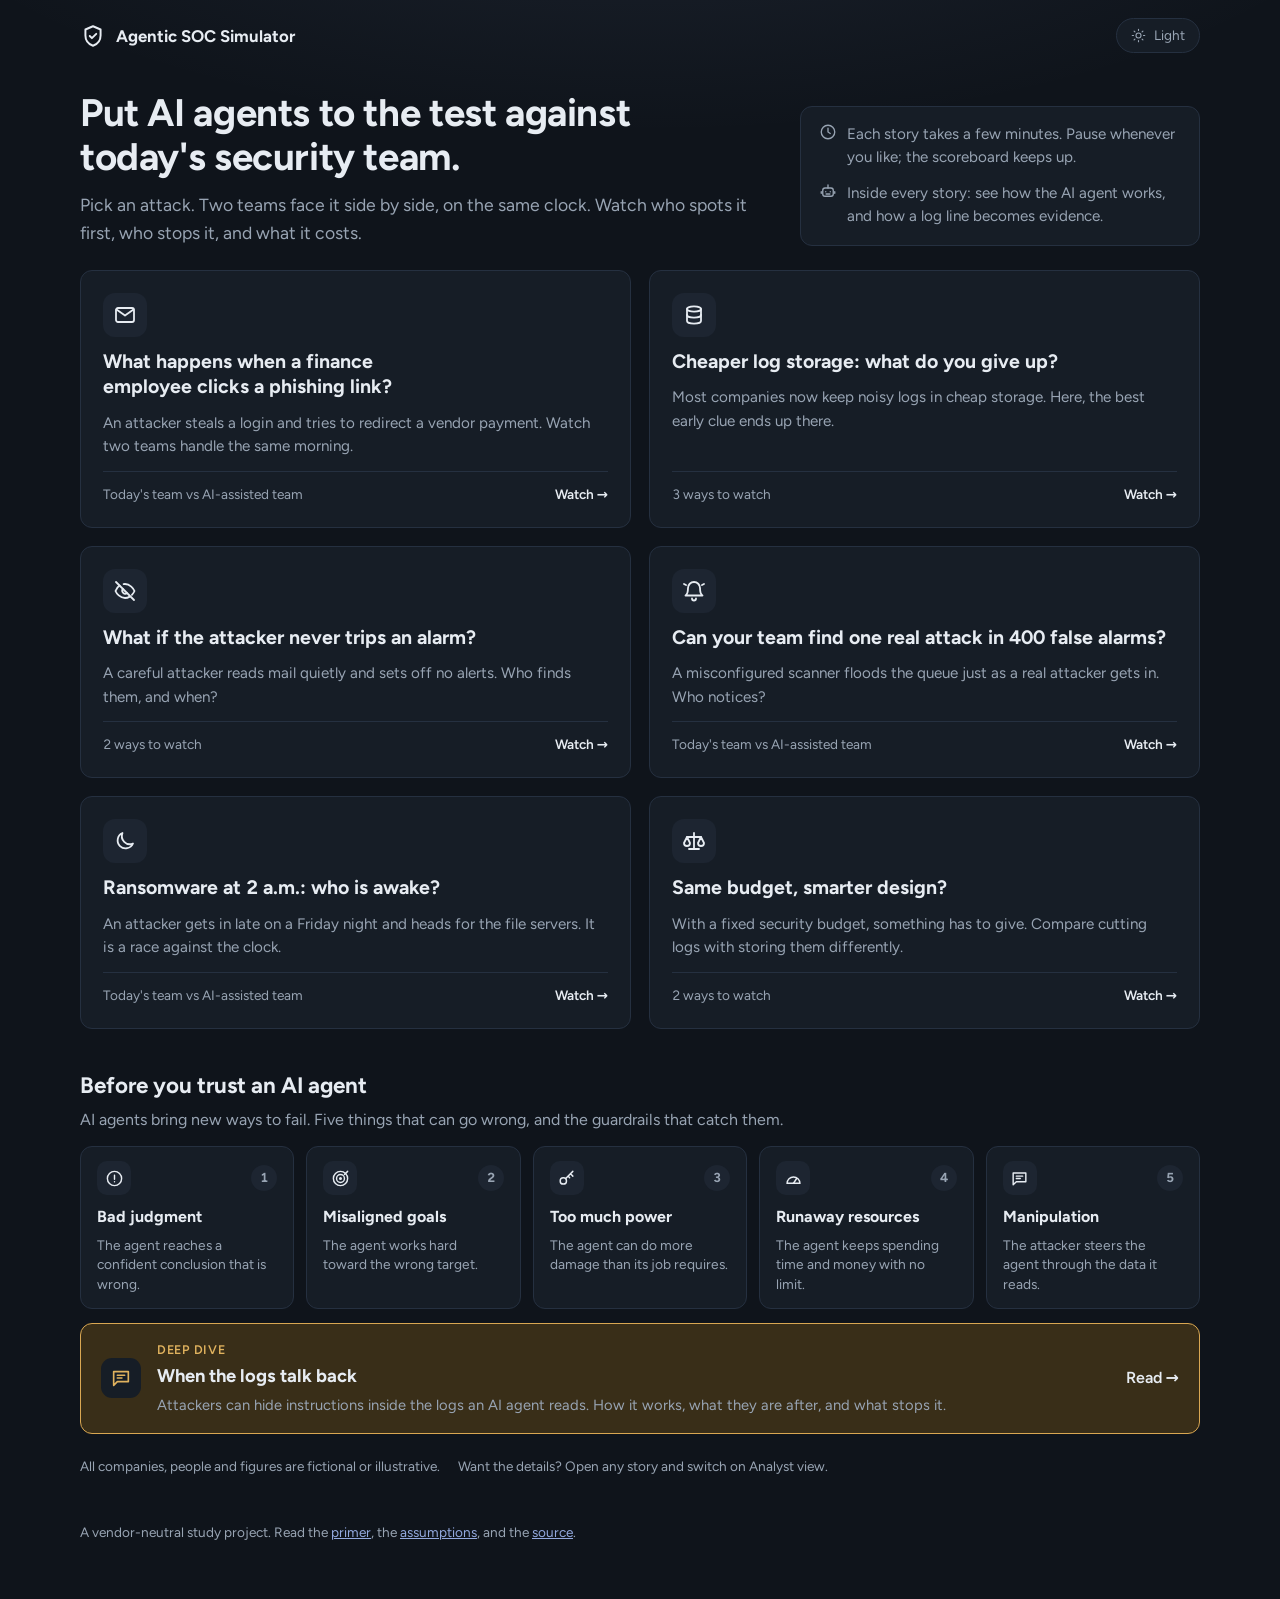
==== commit b9e59391: "Phase 6b: Risks screen, injection deep dive, and home band - Home: a 'Before you trust an AI agent' " ====
--- a/index.html
+++ b/index.html
@@ -14,6 +14,7 @@
   <link rel="stylesheet" href="css/theme.css">
   <link rel="stylesheet" href="css/exec.css">
   <link rel="stylesheet" href="css/analyst.css">
+  <link rel="stylesheet" href="css/risks.css">
 </head>
 <body>
   <div class="wrap">
@@ -28,6 +29,7 @@
     <main>
       <div id="home"></div>
       <div id="exec" hidden></div>
+      <div id="risks" hidden></div>
 
       <div id="analyst" hidden>
         <p class="analyst-intro">Analyst view: every step, the architecture behind each side, and the assumptions behind every number. Change anything here and the executive view follows.</p>
--- a/css/exec.css
+++ b/css/exec.css
@@ -22,10 +22,12 @@
 .eyebrow { font-size: 0.78rem; font-weight: 600; letter-spacing: 0.06em; text-transform: uppercase; color: var(--muted); }
 
 /* ---------- home ---------- */
-.hero { padding-block: 40px 28px; max-width: 46rem; }
-.hero h1 { font-size: clamp(1.8rem, 4vw, 2.6rem); line-height: 1.15; font-weight: 700; letter-spacing: -0.01em; }
-.hero p { color: var(--muted); font-size: 1.1rem; margin: 12px 0 0; max-width: 40rem; }
-.hero .how { margin-top: 18px; font-size: 0.95rem; display: flex; align-items: center; gap: 10px; }
+.hero { padding-block: 32px 24px; display: grid; grid-template-columns: minmax(0, 1.7fr) minmax(0, 1fr); gap: 20px 40px; align-items: end; }
+.hero h1 { font-size: clamp(1.8rem, 3.4vw, 2.4rem); line-height: 1.15; font-weight: 700; letter-spacing: -0.01em; text-wrap: pretty; }
+.hero p { color: var(--muted); font-size: 1.1rem; margin: 12px 0 0; }
+.hero-how { display: grid; gap: 12px; padding: 16px 18px; border: 1px solid var(--line); border-radius: var(--radius); background: var(--surface); }
+.hero .how { margin: 0; font-size: 0.95rem; display: flex; align-items: flex-start; gap: 10px; }
+@media (max-width: 860px) { .hero { grid-template-columns: 1fr; } .hero-how { padding: 0; border: 0; background: none; } }
 .hero .how svg { width: 18px; height: 18px; flex: none; }
 .stories { display: grid; grid-template-columns: repeat(2, minmax(0, 1fr)); gap: 18px; }
 @media (max-width: 760px) { .stories { grid-template-columns: 1fr; } }
@@ -48,17 +50,28 @@
 .back:hover { color: var(--ink); }
 .race-head { padding-block: 14px 18px; display: grid; gap: 8px; }
 .race-head h1 { font-size: clamp(1.5rem, 3.2vw, 2rem); line-height: 1.2; }
-.race-head p { margin: 0; color: var(--muted); max-width: 46rem; }
-.compare { display: flex; flex-wrap: wrap; gap: 8px; margin-top: 6px; }
-.compare button { border: 1px solid var(--line); background: var(--surface); border-radius: 999px; padding: 6px 14px; font-size: 0.88rem; color: var(--muted); cursor: pointer; }
-.compare button[aria-pressed="true"] { border-color: var(--ink); color: var(--ink); font-weight: 600; }
+.race-head p { margin: 0; color: var(--muted); }
+.angles { margin-top: 10px; display: grid; gap: 10px; }
+.angles-head { display: flex; flex-wrap: wrap; align-items: baseline; gap: 4px 12px; }
+.angles-head h2 { font-size: 0.78rem; font-weight: 700; letter-spacing: 0.08em; text-transform: uppercase; color: var(--muted); margin: 0; }
+.angles-head span { font-size: 0.85rem; color: var(--muted); }
+.angles-row { display: grid; grid-template-columns: repeat(auto-fit, minmax(220px, 1fr)); gap: 12px; }
+.angle { display: grid; grid-template-columns: auto 1fr; align-items: start; gap: 12px; text-align: left; font: inherit; color: var(--ink); background: var(--surface); border: 1px solid var(--line); border-radius: var(--radius); padding: 12px 14px; cursor: pointer; transition: border-color 0.15s, transform 0.15s, background 0.15s; }
+.angle:hover { border-color: var(--a); transform: translateY(-1px); }
+.angle-text { display: grid; gap: 3px; }
+.angle b { font-size: 1rem; line-height: 1.3; }
+.angle-n { display: inline-grid; place-items: center; width: 26px; height: 26px; border-radius: 50%; background: var(--soft); color: var(--muted); font-size: 0.82rem; font-weight: 700; }
+.angle-teaser { font-size: 0.86rem; color: var(--muted); line-height: 1.4; }
+.angle[aria-pressed="true"] { border-color: var(--a); background: var(--a-soft); box-shadow: inset 4px 0 0 var(--a); cursor: default; transform: none; }
+.angle[aria-pressed="true"] .angle-n { background: var(--a); color: var(--on-accent); }
+@media (prefers-reduced-motion: reduce) { .angle, .angle:hover { transition: none; transform: none; } }
 
 .panel { background: var(--surface); border: 1px solid var(--line); border-radius: var(--radius); padding: 20px; }
 .race-scroll { overflow-x: auto; }
 .race { min-width: 560px; padding: 24px 28px 4px 0; display: grid; grid-template-columns: 190px 1fr; row-gap: 14px; column-gap: 18px; position: relative; }
 .axis { position: relative; height: 26px; border-bottom: 1px solid var(--line); }
 .tick { position: absolute; bottom: 4px; transform: translateX(-50%); font-size: 0.75rem; color: var(--muted); white-space: nowrap; }
-.attack-start { position: absolute; transform: translateX(-50%); font-size: 0.72rem; font-weight: 600; white-space: nowrap; top: -18px; }
+.attack-start { position: absolute; transform: translateX(-50%); font-size: 0.72rem; font-weight: 700; white-space: nowrap; top: -22px; padding: 1px 8px; border-radius: 999px; color: var(--detect); background: var(--detect-soft); border: 1px solid var(--undetected); }
 .lane-name { display: grid; gap: 2px; align-content: center; }
 .lane-name .who { display: flex; align-items: center; gap: 8px; font-weight: 700; font-size: 1rem; }
 .lane-name .dot { width: 12px; height: 12px; border-radius: 50%; flex: none; }
@@ -89,7 +102,7 @@
 .legend span { display: inline-flex; align-items: center; gap: 6px; }
 .legend i { width: 18px; height: 8px; border-radius: 4px; display: inline-block; }
 
-.player { display: flex; flex-wrap: wrap; align-items: center; gap: 12px 16px; margin-top: 18px; padding-top: 16px; border-top: 1px solid var(--line); }
+.player { display: flex; flex-wrap: wrap; align-items: center; gap: 12px 16px; padding-bottom: 16px; border-bottom: 1px solid var(--line); }
 .play { width: 48px; height: 48px; border-radius: 50%; border: 0; background: var(--ink); color: var(--surface); display: grid; place-items: center; flex: none; cursor: pointer; }
 .play svg { width: 20px; height: 20px; }
 .x-clock { font-size: 1.5rem; font-weight: 700; min-width: 4.2ch; line-height: 1.2; }
@@ -100,7 +113,7 @@
 .pausebox { display: inline-flex; align-items: center; gap: 8px; font-size: 0.85rem; color: var(--muted); margin-left: auto; cursor: pointer; }
 .pausebox input { width: 16px; height: 16px; accent-color: var(--a); }
 
-.caption { margin-top: 18px; display: grid; grid-template-columns: auto 1fr auto; gap: 14px; align-items: start; }
+.caption { margin-top: 18px; padding-top: 16px; border-top: 1px solid var(--line); display: grid; grid-template-columns: auto 1fr auto; gap: 14px; align-items: start; }
 .cap-step { border: 1px solid var(--line); background: var(--surface); width: 40px; height: 40px; border-radius: 50%; display: grid; place-items: center; color: var(--muted); cursor: pointer; }
 .cap-step:disabled { opacity: 0.35; cursor: default; }
 .caption .text { min-width: 0; }
@@ -111,6 +124,28 @@
 @keyframes fade { from { opacity: 0; transform: translateY(4px); } to { opacity: 1; transform: none; } }
 @media (prefers-reduced-motion: reduce) { .caption .fade { animation: none; } }
 @media (max-width: 520px) { .caption { grid-template-columns: 1fr; } .caption .cap-step { display: none; } .caption .line { font-size: 1.05rem; } }
+
+/* ---------- explore cards and caption links ---------- */
+.explore { display: grid; grid-template-columns: repeat(auto-fit, minmax(280px, 1fr)); gap: 14px; margin-top: 18px; }
+.explore-card {
+  display: grid; grid-template-columns: auto 1fr; gap: 14px; align-items: start; text-align: left;
+  background: var(--surface); border: 1px solid var(--line); border-radius: var(--radius); padding: 16px 18px;
+  transition: border-color .2s;
+}
+.explore-card[role="button"] { cursor: pointer; }
+.explore-card[role="button"]:hover { border-color: var(--a); }
+.explore-card .ic { width: 40px; height: 40px; border-radius: 12px; background: var(--a-soft); color: var(--a); display: grid; place-items: center; }
+.explore-card .ic svg { width: 22px; height: 22px; }
+.explore-text { display: grid; gap: 4px; min-width: 0; }
+.explore-text b { font-size: 1.02rem; }
+.explore-text > span { color: var(--muted); font-size: 0.9rem; }
+.explore-sides { display: flex; flex-wrap: wrap; gap: 8px; margin-top: 6px; }
+.cap-links { display: flex; flex-wrap: wrap; gap: 8px; margin-top: 10px; }
+.cap-link {
+  border: 1px solid var(--a); background: var(--a-soft); color: var(--a); border-radius: 999px;
+  padding: 4px 12px; font-size: 0.85rem; font-weight: 600; cursor: pointer;
+}
+.cap-link:hover { background: var(--a); color: var(--on-accent); }
 
 /* ---------- scoreboard ---------- */
 .score-title { margin: 30px 0 12px; display: flex; justify-content: space-between; align-items: baseline; gap: 12px; flex-wrap: wrap; }
@@ -153,6 +188,24 @@
 .glossary dd { margin: 0; color: var(--muted); }
 @media (max-width: 520px) { .glossary dl { grid-template-columns: 1fr; } .glossary dd { margin-bottom: 6px; } }
 
+/* ---------- inside the agent ---------- */
+.agent-grid { display: grid; grid-template-columns: minmax(0, 1.5fr) minmax(0, 1fr); gap: 18px; margin-top: 12px; }
+@media (max-width: 760px) { .agent-grid { grid-template-columns: 1fr; } }
+.agent-list { max-height: 52vh; overflow-y: auto; border: 1px solid var(--line); border-radius: 10px; }
+.agent-steps { list-style: none; margin: 0; padding: 0; }
+.agent-steps li { display: grid; grid-template-columns: 5.6em auto 1fr auto; gap: 8px; align-items: baseline; padding: 8px 10px; border-bottom: 1px solid var(--line); font-size: 0.85rem; }
+.agent-steps li:last-child { border-bottom: 0; }
+.agent-steps .t { color: var(--muted); font-size: 0.78rem; }
+.agent-steps .what { display: grid; min-width: 0; }
+.agent-steps .touch { color: var(--muted); font-size: 0.78rem; }
+.agent-steps .audit { color: var(--muted); font-size: 0.72rem; font-family: var(--mono); }
+.agent-steps li.handoff { grid-template-columns: 5.6em 1fr; color: var(--muted); font-style: italic; background: var(--soft); }
+.role { display: inline-block; font-size: 0.72rem; font-weight: 600; padding: 1px 8px; border-radius: 999px; border: 1px solid var(--role); color: var(--role); white-space: nowrap; }
+.agent-perms h3 { font-size: 0.95rem; margin: 0 0 6px; }
+.agent-perms h3 + ul { margin-bottom: 14px; }
+.agent-perms ul { margin: 0; padding-left: 1.1em; display: grid; gap: 6px; font-size: 0.85rem; }
+@media (max-width: 520px) { .agent-steps li { grid-template-columns: 1fr auto; } .agent-steps .t { grid-column: 1 / -1; } }
+
 /* ---------- analyst view wrapper ---------- */
 .analyst-intro { margin: 10px 0 0; padding: 10px 14px; border-radius: 10px; background: var(--soft); color: var(--muted); font-size: 0.88rem; }
 
--- a/css/risks.css
+++ b/css/risks.css
@@ -0,0 +1,136 @@
+/* "What AI agents can get wrong": the home band, the Risks screen and the
+   prompt-injection deep dive. Calm cards; guardrails in green, the one
+   layer inside the AI model in amber. */
+
+.r-ic { width: 40px; height: 40px; border-radius: 11px; background: var(--soft); display: grid; place-items: center; flex: none; color: var(--ink); }
+.r-ic svg { width: 22px; height: 22px; }
+.r-n { display: inline-grid; place-items: center; min-width: 26px; height: 26px; border-radius: 50%; background: var(--soft); color: var(--muted); font-size: 0.82rem; font-weight: 700; margin-right: 10px; vertical-align: 2px; }
+
+/* ---------- home band ---------- */
+.risk-band { margin-top: 40px; display: grid; gap: 14px; }
+.r-band-head h2 { font-size: 1.4rem; font-weight: 700; margin: 0; }
+.r-band-head p { margin: 4px 0 0; color: var(--muted); }
+.r-band-grid { display: grid; grid-template-columns: repeat(5, minmax(0, 1fr)); gap: 12px; }
+@media (max-width: 1000px) { .r-band-grid { grid-template-columns: repeat(3, minmax(0, 1fr)); } }
+@media (max-width: 640px) { .r-band-grid { grid-template-columns: 1fr; } }
+.r-mini { display: grid; align-content: start; gap: 6px; text-align: left; font: inherit; color: var(--ink); background: var(--surface); border: 1px solid var(--line); border-radius: var(--radius); padding: 14px 16px; cursor: pointer; transition: border-color .15s, transform .15s; }
+.r-mini:hover { border-color: var(--a); transform: translateY(-1px); }
+.r-mini-top { display: flex; align-items: center; justify-content: space-between; margin-bottom: 4px; }
+.r-mini .r-ic { width: 34px; height: 34px; border-radius: 10px; }
+.r-mini .r-ic svg { width: 19px; height: 19px; }
+.r-mini .r-n { margin: 0; }
+.r-mini b { font-size: 1rem; }
+.r-mini > span:last-child { font-size: 0.86rem; color: var(--muted); line-height: 1.4; }
+@media (max-width: 640px) { .r-mini { grid-template-columns: auto 1fr; column-gap: 12px; } .r-mini-top { grid-row: span 2; margin: 0; } .r-mini .r-n { display: none; } }
+
+.r-featured { width: 100%; display: grid; grid-template-columns: auto 1fr auto; align-items: center; gap: 16px; text-align: left; font: inherit; color: var(--ink); background: var(--detect-soft); border: 1px solid var(--undetected); border-radius: var(--radius); padding: 16px 20px; cursor: pointer; transition: transform .15s; }
+.r-featured:hover { transform: translateY(-1px); }
+.r-featured .r-ic { background: var(--surface); color: var(--detect); }
+.r-featured > span:nth-child(2) { display: grid; gap: 3px; }
+.r-featured .eyebrow { color: var(--detect); }
+.r-featured b { font-size: 1.15rem; }
+.r-featured > span:nth-child(2) > span:last-child { color: var(--muted); font-size: 0.92rem; }
+.r-featured .go { font-weight: 600; white-space: nowrap; }
+@media (max-width: 640px) { .r-featured { grid-template-columns: 1fr; } }
+@media (prefers-reduced-motion: reduce) { .r-mini, .r-mini:hover, .r-featured:hover { transition: none; transform: none; } }
+
+/* ---------- Risks screen ---------- */
+.r-head { padding-block: 14px 18px; display: grid; gap: 10px; }
+.r-head h1 { font-size: clamp(1.6rem, 3.2vw, 2.2rem); line-height: 1.2; text-wrap: pretty; }
+.r-head p { margin: 0; color: var(--muted); max-width: 72rem; }
+.r-head .r-key { color: var(--ink); }
+.r-backs { display: flex; flex-wrap: wrap; gap: 4px 18px; }
+.r-jump { display: flex; flex-wrap: wrap; gap: 8px; margin-bottom: 16px; }
+.r-jump button { border: 1px solid var(--line); background: var(--surface); color: var(--muted); border-radius: 999px; padding: 5px 12px; font: inherit; font-size: 0.85rem; cursor: pointer; }
+.r-jump button:hover { color: var(--ink); border-color: var(--a); }
+
+.r-group { margin-top: 34px; scroll-margin-top: 16px; }
+.r-group-head { display: flex; align-items: center; gap: 14px; margin-bottom: 14px; }
+.r-group-head h2 { font-size: 1.35rem; margin: 0; }
+.r-group-head p { margin: 2px 0 0; color: var(--muted); }
+.r-cards { display: grid; grid-template-columns: repeat(auto-fit, minmax(340px, 1fr)); gap: 14px; }
+@media (max-width: 420px) { .r-cards { grid-template-columns: 1fr; } }
+.r-card { container-type: inline-size; background: var(--surface); border: 1px solid var(--line); border-radius: var(--radius); padding: 18px 20px; display: grid; gap: 10px; align-content: start; }
+.r-card h4 { margin: 0; font-size: 1.08rem; }
+.r-intro { margin: 0; color: var(--muted); font-size: 0.92rem; }
+.r-rows { margin: 0; display: grid; grid-template-columns: 9.5rem 1fr; gap: 10px 14px; font-size: 0.93rem; }
+.r-rows dt { font-size: 0.74rem; font-weight: 700; letter-spacing: 0.05em; text-transform: uppercase; color: var(--muted); padding-top: 3px; }
+.r-rows dd { margin: 0; }
+.r-rows p, .r-rows ul { margin: 0; }
+.r-rows ul { padding-left: 1.1em; display: grid; gap: 4px; }
+.r-rows dt.guard { color: var(--good-ink); }
+.r-rows dd.guard { background: var(--good-soft); border-radius: 8px; padding: 8px 12px; margin-left: -4px; }
+.r-rows dd.guard .cap-link { margin-top: 6px; }
+.r-rows dd.ask { color: var(--muted); font-style: italic; }
+/* Narrow cards stack each label above its text. */
+@container (max-width: 560px) { .r-rows { grid-template-columns: 1fr; gap: 2px; } .r-rows dd { margin-bottom: 8px; } .r-rows dd.guard { margin-left: 0; } }
+.r-today { margin: 0; font-size: 0.86rem; color: var(--muted); border-top: 1px solid var(--line); padding-top: 10px; }
+.r-points { display: grid; grid-template-columns: repeat(auto-fit, minmax(240px, 1fr)); gap: 14px; }
+.r-points > div { background: var(--surface); border: 1px solid var(--line); border-radius: var(--radius); padding: 14px 16px; display: grid; gap: 4px; }
+.r-points span { color: var(--muted); font-size: 0.92rem; }
+.r-ask-line { margin: 12px 0 0; color: var(--muted); }
+.r-sources { margin-top: 40px; padding-top: 16px; border-top: 1px solid var(--line); color: var(--muted); font-size: 0.85rem; }
+.r-sources a { color: inherit; }
+
+/* ---------- deep dive ---------- */
+.d-steps { display: grid; grid-template-columns: repeat(3, minmax(0, 1fr)); gap: 8px; margin-bottom: 8px; }
+@media (max-width: 760px) { .d-steps { grid-template-columns: 1fr; } }
+.d-steps button { display: flex; align-items: center; text-align: left; font: inherit; font-size: 0.9rem; color: var(--ink); background: var(--surface); border: 1px solid var(--line); border-radius: 10px; padding: 8px 12px; cursor: pointer; }
+.d-steps button:hover { border-color: var(--a); }
+.d-steps .r-n { width: 24px; min-width: 24px; height: 24px; }
+.d-step { margin-top: 36px; scroll-margin-top: 16px; display: grid; gap: 14px; }
+.d-step > h2 { font-size: 1.35rem; margin: 0; }
+.d-step > p { margin: 0; max-width: 72rem; }
+.d-key { font-weight: 600; border-left: 3px solid var(--a); padding-left: 12px; }
+
+.d-fields { display: grid; grid-template-columns: repeat(auto-fit, minmax(220px, 1fr)); gap: 10px; }
+.d-fields > div, .d-goals > div { background: var(--surface); border: 1px solid var(--line); border-radius: 10px; padding: 12px 14px; display: grid; gap: 4px; }
+.d-fields span, .d-goals span { color: var(--muted); font-size: 0.9rem; }
+
+.d-flow { list-style: none; margin: 0; padding: 0; display: grid; gap: 0; counter-reset: flow; }
+.d-flow li { position: relative; padding: 0 0 16px 40px; display: grid; gap: 4px; counter-increment: flow; }
+.d-flow li::before { content: counter(flow); position: absolute; left: 0; top: 0; width: 26px; height: 26px; border-radius: 50%; background: var(--soft); color: var(--muted); font-size: 0.82rem; font-weight: 700; display: grid; place-items: center; }
+.d-flow li::after { content: ""; position: absolute; left: 12px; top: 30px; bottom: 2px; width: 2px; background: var(--line); }
+.d-flow li:last-child::after { display: none; }
+.d-flow span { color: var(--muted); }
+.d-ua { display: block; font-family: var(--mono); font-size: 0.86rem; background: var(--soft); border: 1px solid var(--line); border-radius: 8px; padding: 10px 12px; overflow-wrap: anywhere; margin-top: 4px; }
+.d-ua mark { background: var(--detect-soft); color: var(--detect); outline: 1px dashed var(--undetected); border-radius: 3px; padding: 0 2px; }
+
+.d-outcomes { display: grid; grid-template-columns: 1fr 1fr; gap: 14px; }
+@media (max-width: 700px) { .d-outcomes { grid-template-columns: 1fr; } }
+.d-outcomes > div { border-radius: var(--radius); padding: 16px 18px; display: grid; gap: 8px; align-content: start; }
+.d-outcomes p, .d-outcomes ul { margin: 0; }
+.d-outcomes ul { padding-left: 1.1em; display: grid; gap: 4px; }
+.d-bad { background: var(--bad-soft); border: 1px solid var(--active); }
+.d-bad > b { color: var(--bad-ink); }
+.d-good { background: var(--good-soft); border: 1px solid var(--stopped); }
+.d-good > b { color: var(--good-ink); }
+
+.d-goals { display: grid; grid-template-columns: repeat(3, minmax(0, 1fr)); gap: 10px; }
+@media (max-width: 900px) { .d-goals { grid-template-columns: repeat(2, minmax(0, 1fr)); } }
+@media (max-width: 560px) { .d-goals { grid-template-columns: 1fr; } }
+
+.d-layers { list-style: none; margin: 0; padding: 0; display: grid; gap: 8px; }
+.d-layers li { display: grid; grid-template-columns: auto 1fr; gap: 14px; background: var(--surface); border: 1px solid var(--line); border-left: 4px solid var(--stopped); border-radius: 10px; padding: 12px 16px; }
+.d-layers li.inside { border-left-color: var(--undetected); background: var(--detect-soft); }
+.d-layer-n { font-weight: 700; color: var(--muted); font-size: 1.1rem; min-width: 1.2em; }
+.d-layers b { margin-right: 8px; }
+.d-tag { font-size: 0.7rem; font-weight: 700; letter-spacing: 0.05em; text-transform: uppercase; color: var(--good-ink); white-space: nowrap; }
+.d-layers li.inside .d-tag { color: var(--detect); }
+.d-layers p { margin: 4px 0 0; font-size: 0.92rem; }
+.why { color: var(--muted); font-size: 0.88rem; }
+
+.d-party { background: var(--surface); border: 1px solid var(--line); border-radius: var(--radius); padding: 16px 18px; display: grid; gap: 8px; }
+.d-party > b { font-size: 1.05rem; }
+.d-party > p { margin: 0; }
+.d-sub { color: var(--muted); font-size: 0.92rem; }
+.d-measures { display: grid; grid-template-columns: repeat(auto-fit, minmax(280px, 1fr)); gap: 10px; margin-top: 4px; }
+@media (max-width: 420px) { .d-measures { grid-template-columns: 1fr; } }
+.d-measure { border: 1px solid var(--line); border-radius: 10px; padding: 12px 14px; background: var(--bg); }
+.d-measure p { margin: 4px 0 0; font-size: 0.9rem; }
+.d-m-head { display: flex; justify-content: space-between; align-items: center; gap: 10px; }
+.d-meter { display: inline-flex; gap: 3px; }
+.d-meter i { width: 16px; height: 6px; border-radius: 3px; background: var(--calm); }
+.d-meter i.on { background: var(--stopped); }
+.d-questions { margin: 0; padding-left: 1.3em; display: grid; gap: 8px; font-size: 1.02rem; max-width: 72rem; }
+@media (max-width: 520px) { .d-tag { display: block; margin-top: 2px; } }
